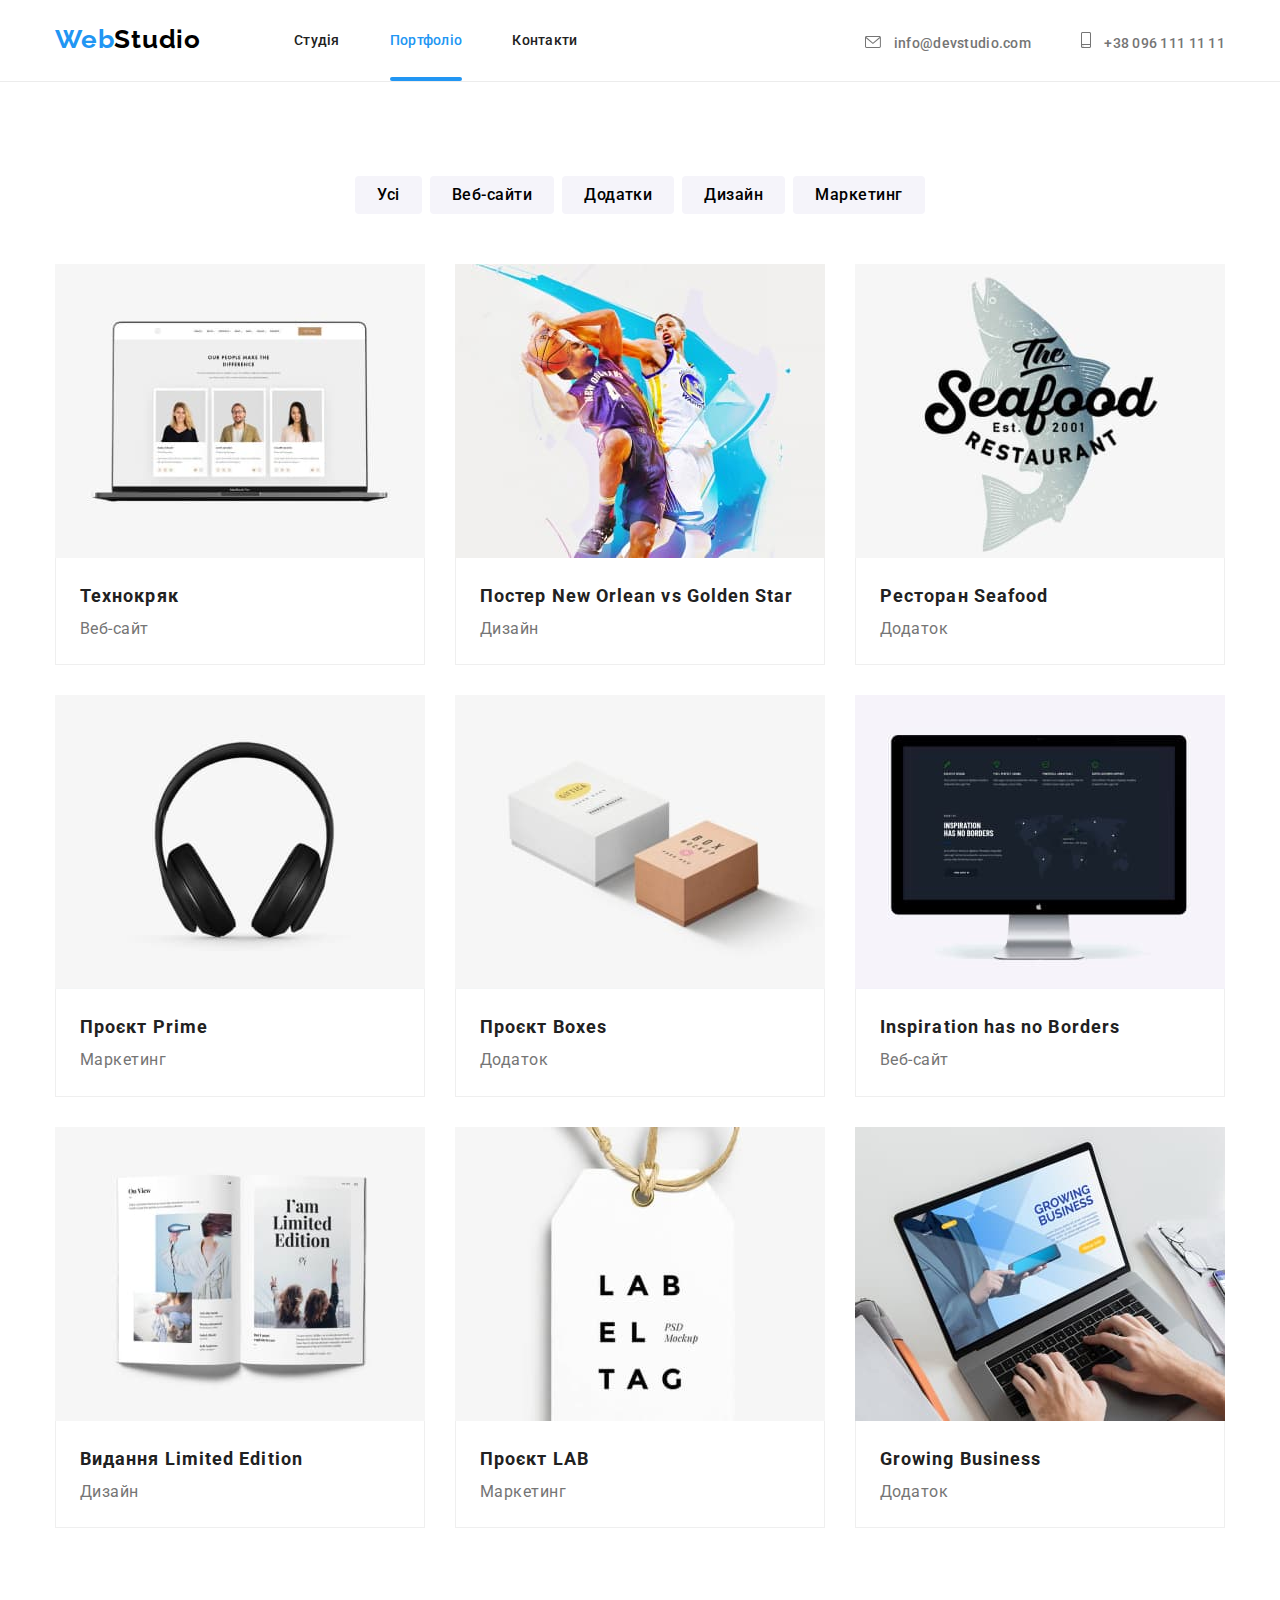
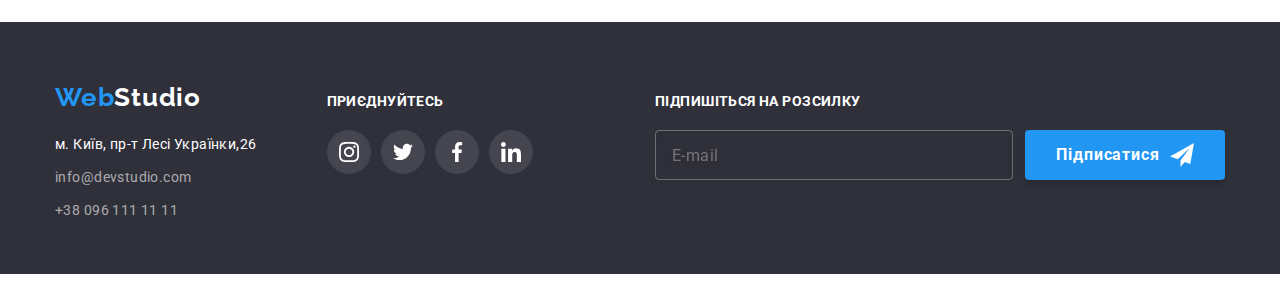
==== portfolio.html @ ffcf5035 "hm-08" ====
<!DOCTYPE html>
<html lang="uk">
<head>
    <meta charset="UTF-8">
    <meta http-equiv="X-UA-Compatible" content="IE=edge">
    <meta name="viewport" content="width=device-width, initial-scale=1.0">
    <title>WebStudio</title>
    <link rel="preconnect" href="https://fonts.googleapis.com"> 
    <link rel="preconnect" href="https://fonts.gstatic.com" crossorigin> 
    <link href="https://fonts.googleapis.com/css2?family=Raleway:wght@700&family=Roboto:wght@400;500;700;900&display=swap" rel="stylesheet">
    <link rel="stylesheet" href="https://cdnjs.cloudflare.com/ajax/libs/modern-normalize/1.1.0/modern-normalize.css">
    <!-- <link rel="stylesheet" href="css/styles.css"> -->
    <link rel="stylesheet" href="css/main.min.css"> 
</head>
<body>
    <header class="header">
        <div class="container header__container">
            <a class="header__logo link" href="./index.html">
                Web<span class="accent">Studio</span> 
            </a>
            <nav class="header__nav">
                <ul class="header__menu list">
                  <li class="header__menu-item"><a class="header__menu-link link " href="./index.html">Студія</a></li>
                  <li class="header__menu-item"><a class="header__menu-link link current" href="#">Портфоліо</a></li>
                  <li class="header__menu-item"><a class="header__menu-link link" href="#">Контакти</a></li>
                </ul>
            </nav>
            <ul class="header__contacts list">
                <li class="header__contacts-item">
                 <div class="header__contacts-icon">
                    <a class="header__contacts-mail link" href="mailto:info@devstudio.com">
                        <svg class="contacts-icons" aria-label="конверт" width="16px" height="12px">
                            <use href="./images/icons.svg#icon-envelope"></use>
                        </svg> 
                     info@devstudio.com
                    </a>
                 </div>
                </li>
                <li class="header__contacts-item">
                    <div class="header__contacts-icon">
                        <a class="header__contacts-tel link" href="tel:+380961111111">
                            <svg class="contacts-icons" aria-label="телефон" width="10px" height="16px">
                                <use href="./images/icons.svg#icon-smartphone"></use>
                            </svg>
                         +38 096 111 11 11
                        </a>
                    </div>
                </li>
            </ul>
        </div>
    </header>

    
    <main class="portfolio-main">
        <section class="portfolio-hero">
            <div class="container">
                <h1 class="visually-hidden">Фільтр</h1>
                <ul class="portfolio-hero__list list">
                    <li class="portfolio-hero__item"><button class="portfolio-hero__button" type="button">Усі</button></li>
                    <li class="portfolio-hero__item"><button class="portfolio-hero__button" type="button">Веб-сайти</button></li>
                    <li class="portfolio-hero__item"><button class="portfolio-hero__button" type="button">Додатки</button></li>
                    <li class="portfolio-hero__item"><button class="portfolio-hero__button" type="button">Дизайн</button></li>
                    <li class="portfolio-hero__item"><button class="portfolio-hero__button" type="button">Маркетинг</button></li>
                </ul>
            
                <ul class="portfolio-gallery__list list">
                    <li class="portfolio-gallery__item">
                        <div class="img-descr">
                            <img class="img-descr__img" src="images/portfolio1.jpg" alt="фото1" width="370"/>
                            <p class="img-descr__text">Ресурс пропонує комплексні пропозиції з різним рівнем функціоналу та сервісів. Все це дозволить відвідувачу отримати вичерпні відомості про компанію чи приватну особу.</p>
                        </div>
                        <div class="container-descr">
                            <h2 class="container-descr__head">Технокряк</h2>
                            <p class="container-descr__filter">Веб-сайт</p>
                        </div>
                    </li>
                    <li class="portfolio-gallery__item">
                        <div class="img-descr">
                            <img class="img-descr__img" src="images/portfolio2.jpg" alt="фото2" width="370"/>
                            <p class="img-descr__text">Ресурс пропонує комплексні пропозиції з різним рівнем функціоналу та сервісів. Все це дозволить відвідувачу отримати вичерпні відомості про компанію чи приватну особу.</p>
                        </div>
                        <div class="container-descr">
                            <h2 class="container-descr__head">Постер New Orlean vs Golden Star</h2>
                            <p class="container-descr__filter">Дизайн</p>
                        </div>
                    </li>
                    <li class="portfolio-gallery__item">
                        <div class="img-descr">
                            <img class="img-descr__img" src="images/portfolio3.jpg" alt="фото3" width="370"/>
                            <p class="img-descr__text">Ресурс пропонує комплексні пропозиції з різним рівнем функціоналу та сервісів. Все це дозволить відвідувачу отримати вичерпні відомості про компанію чи приватну особу.</p>
                        </div>
                        <div class="container-descr">
                            <h2 class="container-descr__head">Ресторан Seafood</h2>
                            <p class="container-descr__filter">Додаток</p>
                        </div>
                    </li>
                    <li class="portfolio-gallery__item">
                        <div class="img-descr">
                            <img class="img-descr__img" src="images/portfolio4.jpg" alt="фото4" width="370"/>
                            <p class="img-descr__text">Ресурс пропонує комплексні пропозиції з різним рівнем функціоналу та сервісів. Все це дозволить відвідувачу отримати вичерпні відомості про компанію чи приватну особу.</p>
                        </div>
                        <div class="container-descr">
                            <h2 class="container-descr__head">Проєкт Prime</h2>
                            <p class="container-descr__filter">Маркетинг</p>
                        </div>
                    </li>
                    <li class="portfolio-gallery__item">
                        <div class="img-descr">
                            <img class="img-descr__img" src="images/portfolio5.jpg" alt="фото5" width="370"/>
                            <p class="img-descr__text">Ресурс пропонує комплексні пропозиції з різним рівнем функціоналу та сервісів. Все це дозволить відвідувачу отримати вичерпні відомості про компанію чи приватну особу.</p>
                        </div>
                        <div class="container-descr">
                            <h2 class="container-descr__head">Проєкт Boxes</h2>
                            <p class="container-descr__filter">Додаток</p>
                        </div>
                    </li>
                    <li class="portfolio-gallery__item">
                        <div class="img-descr">
                            <img class="img-descr__img" src="images/portfolio6.jpg" alt="фото6" width="370"/>
                            <p class="img-descr__text">Ресурс пропонує комплексні пропозиції з різним рівнем функціоналу та сервісів. Все це дозволить відвідувачу отримати вичерпні відомості про компанію чи приватну особу.</p>
                        </div>
                        <div class="container-descr">
                            <h2 class="container-descr__head">Inspiration has no Borders</h2>
                            <p class="container-descr__filter">Веб-сайт</p>
                        </div>
                    </li>
                    <li class="portfolio-gallery__item">
                        <div class="img-descr">
                            <img class="img-descr__img" src="images/portfolio7.jpg" alt="фото7" width="370"/>
                            <p class="img-descr__text">Ресурс пропонує комплексні пропозиції з різним рівнем функціоналу та сервісів. Все це дозволить відвідувачу отримати вичерпні відомості про компанію чи приватну особу.</p>
                        </div>
                        <div class="container-descr">
                            <h2 class="container-descr__head">Видання Limited Edition</h2>
                            <p class="container-descr__filter">Дизайн</p>
                        </div>
                    </li>
                    <li class="portfolio-gallery__item">
                        <div class="img-descr">
                            <img class="img-descr__img" src="images/portfolio8.jpg" alt="фото8" width="370"/>
                            <p class="img-descr__text">Ресурс пропонує комплексні пропозиції з різним рівнем функціоналу та сервісів. Все це дозволить відвідувачу отримати вичерпні відомості про компанію чи приватну особу.</p>
                        </div>
                        <div class="container-descr">
                            <h2 class="container-descr__head">Проєкт LAB</h2>
                            <p class="container-descr__filter">Маркетинг</p>
                        </div>
                    </li>
                    <li class="portfolio-gallery__item">
                        <div class="img-descr">
                            <img class="img-descr__img" src="images/portfolio9.jpg" alt="фото9" width="370"/>
                            <p class="img-descr__text">Ресурс пропонує комплексні пропозиції з різним рівнем функціоналу та сервісів. Все це дозволить відвідувачу отримати вичерпні відомості про компанію чи приватну особу.</p>
                        </div>
                        <div class="container-descr">
                            <h2 class="container-descr__head">Growing Business</h2>
                            <p class="container-descr__filter">Додаток</p>
                        </div>
                    </li>
                </ul>
            </div>
        </section>
       
       

    </main>

    <footer class="footer">
        <div class="container footer__container">
            <div class="footer__contacts">
                <a class="footer__logo link" href="./index.html">
                    Web<span class="logo-footer-accent">Studio</span>
                </a>
                
                <address class="footer__adress">
                    <ul class="footer__list list">
                        <li class="footer__item"><a class="footer__map link" href="https://goo.gl/maps/fyVQW1wVVdpxyoAL6" target="_blank"  rel="noopener noreferrer" >м. Київ, пр-т Лесі Українки,26</a></li>
                        <li class="footer__item"><a class="footer__mail link" href="mailto:info@devstudio.com">info@devstudio.com</a></li>
                        <li class="footer__item"><a class="footer__tel link" href="tel:+380961111111">+38 096 111 11 11</a></li>
                    </ul>
                </address>
            </div>
            <div class="footer-social">
                <h3 class="footer-social__head">ПРИЄДНУЙТЕСЬ</h3>
                <ul class="social-list list">
                    <li  class="footer-social__item">
                        <a class="social-link link" href="https://www.instagram.com" aria-label="посилання на інстаграм">
                            <svg class="social-icon-footer" aria-label="інстаграм" width="20px" height="20px">
                                <use href="./images/icons.svg#icon-instagram"></use>
                            </svg>
                        </a>
                    </li>
                    <li class="footer-social__item">
                        <a class="social-link link" href="https://twitter.com" aria-label="посилання на твіттер">
                            <svg class="social-icon-footer" aria-label="твіттер" width="20px" height="20px">
                                <use href="./images/icons.svg#icon-twitter"></use>
                            </svg>
                        </a>
                    </li>
                    <li class="footer-social__item">
                        <a class="social-link link" href="https://www.facebook.com" aria-label="посилання на фейсбук">
                            <svg class="social-icon-footer" aria-label="фейсбук" width="20px" height="20px">
                                <use href="./images/icons.svg#icon-facebook"></use>
                            </svg>
                        </a>
                    </li>
                    <li class="footer-social__item">
                        <a class="social-link link" href="https://ua.linkedin.com" aria-label="посилання на лінкедін">
                            <svg class="social-icon-footer" aria-label="лінкедін" width="20px" height="20px">
                                <use href="./images/icons.svg#icon-linkedin"></use>
                            </svg>
                        </a>
                    </li>
               </ul>
            </div>
            <div class="footer-mail">
                <p class="footer-mail__paragraph">ПІДПИШІТЬСЯ НА РОЗСИЛКУ</p>
                <form class="form-subscribe">
                    <input class="form-subscribe__input" type="email" name="email" placeholder="E-mail">
                    <button class="form-subscribe__button" type="submit">Підписатися
                        <svg class="form-subscribe__icon" width="24" height="24">
                            <use href="./images/icons.svg#icon-icon-send"></use>
                        </svg>
                    </button>
                </form>

            </div>
        </div>
    </footer>
    

    
</body>
</html>
---- css/main.min.css ----
:root{--primary-font:"Roboto", sans-serif;--secondary-font:"Raleway", sans-serif;--primary-text-color:#212121;--secondary-text-color:#757575;--primary-text-color-theme-dark:#FFFFFF;--accent-color:#2196F3}.container{margin-left:auto;margin-right:auto;padding-left:15px;padding-right:15px}@media screen and (min-width: 480px){.container{max-width:480px}}@media screen and (min-width: 768px){.container{max-width:768px}}@media screen and (min-width: 1200px){.container{max-width:1200px}}.link{text-decoration:none}.list{list-style:none}img{display:block;max-width:100%;height:auto}button{font-family:inherit;cursor:pointer;padding:0;margin:0}ul{margin-top:0;margin-bottom:0;padding-left:0;-webkit-padding-start:0;padding-inline-start:0}h1,h2,h3,h4,h5,h6{margin:0}p{margin:0}address{font-style:normal}body{font-family:var(--primary-font);color:var(--primary-text-color)}.visually-hidden{position:absolute;white-space:nowrap;width:1px;height:1px;overflow:hidden;border:0;padding:0;clip:rect(0 0 0 0);-webkit-clip-path:inset(50%);clip-path:inset(50%);margin:-1px}.social-list{display:flex;gap:10px}.social-link{width:44px;height:44px;background-color:var(--primary-text-color-theme-dark);border-radius:50%;display:flex;align-items:center;justify-content:center;transition:background-color 250ms cubic-bezier(0.4, 0, 0.2, 1),box-shadow 250ms cubic-bezier(0.4, 0, 0.2, 1)}.social-link:hover,.social-link:focus{background-color:var(--accent-color);box-shadow:0px 4px 4px rgba(0,0,0,.25)}.social-link:hover:hover .social-icon,.social-link:hover:focus .social-icon,.social-link:focus:hover .social-icon,.social-link:focus:focus .social-icon{fill:var(--primary-text-color-theme-dark)}.social-icon{fill:#afb1b8}.portfolio-gallery__list{display:flex;gap:30px;flex-wrap:wrap;cursor:pointer}.portfolio-gallery__item{transition:box-shadow 250ms cubic-bezier(0.4, 0, 0.2, 1);width:calc((100% - 60px)/3)}.portfolio-gallery__item:hover{box-shadow:0px 4px 4px rgba(0,0,0,.25)}.portfolio-gallery__item:hover:hover .img-descr__text{transform:translateY(0)}.img-descr{position:relative;overflow:hidden}.img-descr__text{position:absolute;padding:40px;left:0;top:0;width:100%;height:100%;font-family:var(--primary-font);font-weight:400;font-size:18px;line-height:1.56;letter-spacing:.03em;color:var(--primary-text-color-theme-dark);background-color:rgba(33,150,243,.9);transform:translateY(100%);transition:transform 250ms cubic-bezier(0.4, 0, 0.2, 1)}.container-descr{padding:20px 24px;border:1px solid rgba(238,238,238,.9333333333);border-top:rgba(0,0,0,0)}.container-descr__head{font-weight:700;font-size:18px;line-height:2;letter-spacing:.06em}.container-descr__filter{font-size:16px;line-height:1.9;letter-spacing:.03em;color:var(--secondary-text-color)}.header-mobile{display:flex;justify-content:space-between;align-items:center;padding:16px 15px 15px 16px}@media screen and (min-width: 768px){.header-mobile{display:none}}.header-mobile__btn{width:40px;height:40px;background-color:var(--primary-text-color-theme-dark);border:none;top:10px;right:15px}.header-mobile__btn:focus,.header-mobile__btn:hover .mobile-open{fill:var(--accent-color)}.header-mobile__wrap{overflow:auto;display:flex;flex-direction:column;justify-content:space-between;max-width:100%;height:100vh;position:fixed;top:0;left:0;padding:48px 40px;background-color:var(--primary-text-color-theme-dark);transform:translateX(-100%);transition:transform cubic-bezier(0.4, 0, 0.2, 1),visibility 250ms cubic-bezier(0.4, 0, 0.2, 1)}.header-mobile__wrap.is-open{transform:translateX(0);overflow:auto}body.scroll-lock{overflow:hidden}.header-mobile__btn-close{width:40px;height:40px;background-color:var(--primary-text-color-theme-dark);border:none;position:absolute;top:10px;right:15px}.header-mobile__btn-close:focus,.header-mobile__btn-close:hover .mobile-close{fill:var(--accent-color)}.nav-mobile__list{display:flex;flex-direction:column;gap:32px}.nav-mobile__link{font-weight:500;font-size:40px;line-height:1.18;letter-spacing:.02em;color:var(--primary-text-color)}.nav-mobile__link:focus,.nav-mobile__link:hover{color:var(--accent-color)}.contacts-mobile{padding-top:302px;padding-bottom:64px}.contacts-mobile__list{display:flex;flex-direction:column;gap:32px}.contacts-mobile__link-tel{font-weight:500;font-size:34px;line-height:1.18;letter-spacing:.02em;color:var(--accent-color)}.contacts-mobile__link-mail{font-weight:500;font-size:24px;line-height:1.16;letter-spacing:.02em;color:var(--secondary-text-color)}.contacts-mobile__link-mail:focus,.contacts-mobile__link-mail:hover{color:var(--accent-color)}.soc-media-mobile__list{display:flex;gap:20px}.soc-media-mobile__item{border-left:1px solid rgba(33,33,33,.2);padding-left:10px}.soc-media-mobile__item:first-child{border-left:none}.soc-media-mobile__link{font-weight:500;font-size:18px;line-height:1.22;letter-spacing:.02em;color:#2196f3}.header{border-bottom:1px solid #ececec}.header__container{display:flex;justify-content:center;align-items:center}@media screen and (max-width: 767px){.header__container{display:none}}.header__logo{font-family:var(--secondary-font);font-weight:700;font-size:26px;line-height:1.2;letter-spacing:.03em;color:#2196f3;display:inline-block}@media screen and (max-width: 767px){.header__logo{padding:16px 15px 15px 16px;font-weight:700;font-size:24px;line-height:1.16;letter-spacing:.03em}}@media screen and (min-width: 1200px){.header__logo{padding-top:24px;padding-bottom:25px;margin-right:93px}}.accent{color:#000}.header__nav{padding-top:32px;padding-bottom:32px}.header__menu{display:flex;gap:50px;margin:0}.header__menu-item{font-size:14px}.header__menu-link{font-weight:500;font-size:14px;line-height:1.14;letter-spacing:.02em;padding:32px 0;color:var(--primary-text-color);position:relative;transition:color 250ms cubic-bezier(0.4, 0, 0.2, 1)}.header__menu-link:focus,.header__menu-link:hover{color:var(--accent-color)}.header__menu-link.current::after{content:"";height:4px;width:100%;background-color:var(--accent-color);display:block;border-radius:2px;position:absolute;bottom:-1px;left:0}.current{color:var(--accent-color)}.header__contacts{display:flex;gap:50px;margin-left:auto;align-items:baseline;height:80px}.header__contacts-item{font-size:14px}.header__contacts-icon{display:flex;justify-content:center;align-items:center;text-align:center;color:#757575;transition:color 250ms cubic-bezier(0.4, 0, 0.2, 1)}.header__contacts-icon:focus,.header__contacts-icon:hover{color:var(--accent-color)}.contacts-icons{fill:currentColor;margin-right:10px}.header__contacts-mail{font-weight:500;font-size:14px;line-height:1.14;letter-spacing:.02em;color:var(--secondary-text-color)}.header__contacts-mail:focus,.header__contacts-mail:hover{color:var(--accent-color)}.header__contacts-tel{font-weight:500;font-size:14px;line-height:1.14;letter-spacing:.02em;color:var(--secondary-text-color);transition:color 250ms cubic-bezier(0.4, 0, 0.2, 1)}.header__contacts-tel:focus,.header__contacts-tel:hover{color:var(--accent-color)}.header__contacts{padding-top:32px;padding-bottom:32px}.page-main{max-width:100%}.hero{background-image:linear-gradient(rgba(47, 48, 58, 0.4), rgba(47, 48, 58, 0.4)),url(../images/background.jpg);height:600px}@media screen and (max-width: 767px){.hero{padding:118px 0;height:400px;max-width:100%;background-size:cover}}@media screen and (min-width: 1200px){.hero{height:600px;padding:200px 0}}.hero__head{font-weight:900;font-size:44px;line-height:1.36;letter-spacing:.06em;margin:auto;width:696px;text-align:center;color:var(--primary-text-color-theme-dark);margin-bottom:30px}@media screen and (max-width: 767px){.hero__head{font-size:26px;line-height:1.62;text-align:center;letter-spacing:.06em;text-transform:uppercase;width:360px;color:var(--primary-text-color-theme-dark)}}.hero__button{font-weight:700;font-size:16px;line-height:1.88;letter-spacing:.06em;width:216px;height:50px;margin:auto;background-color:var(--accent-color);border-radius:4px;border:0;display:block;color:var(--primary-text-color-theme-dark);transition:background-color 250ms cubic-bezier(0.4, 0, 0.2, 1)}@media screen and (max-width: 767px){.hero__button{width:200px}}.hero__button:focus,.hero__button:hover{background-color:#188ce8}.advantages{padding-top:94px;padding-bottom:94px}@media screen and (max-width: 767px){.advantages{padding-top:60px;padding-bottom:60px}}.advantages__visually-hidden{position:absolute;white-space:nowrap;width:1px;height:1px;overflow:hidden;border:0;padding:0;clip:rect(0 0 0 0);-webkit-clip-path:inset(50%);clip-path:inset(50%);margin:-1px}.advantages__list{display:flex;gap:30px}@media screen and (max-width: 767px){.advantages__list{flex-direction:column}}@media screen and (max-width: 767px){.advantages__item{max-width:450px;padding-left:15px;padding-right:15px}}@media screen and (min-width: 1200px){.advantages__item{width:calc((100% - 90px)/4)}}.advantages__icon{background-color:#f5f4fa;height:120px;display:flex;justify-content:center;align-items:center;margin-bottom:30px}.advantages__item-title{font-weight:700;font-size:14px;line-height:1.14;letter-spacing:.03em;text-transform:uppercase}.advantages__item-paragraph{font-size:14px;line-height:1.71;letter-spacing:.03em;color:var(--secondary-text-color);margin-top:10px}.gallery{padding-bottom:94px}@media screen and (max-width: 767px){.gallery{display:none}}.gallery__head{font-weight:700;font-size:36px;line-height:1.16;text-align:center;letter-spacing:.03em;margin-bottom:50px}.gallery__list{display:flex;gap:30px}.gallery__item{position:relative;width:calc((100% - 60px)/3)}.gallery__paragraph{font-family:var(--primary-font);font-weight:700;font-size:14px;line-height:1.14;text-align:center;letter-spacing:.03em;text-transform:uppercase;color:var(--primary-text-color-theme-dark);background:rgba(47,48,58,.8);width:100%;height:70px;position:absolute;bottom:0;left:0;display:flex;align-items:center;justify-content:center}.team{background-color:#f5f4fa;padding-top:94px;padding-bottom:94px}@media screen and (max-width: 767px){.team{padding-top:60px;padding-bottom:60px}}.team__head{font-weight:700;font-size:36px;line-height:1.17;text-align:center;letter-spacing:.03em}@media screen and (max-width: 767px){.team__head{font-size:28px;margin-bottom:30px}}.team__list{display:flex;gap:30px}@media screen and (max-width: 767px){.team__list{flex-direction:column;padding-left:15px;padding-right:15px}}.item-block__item{background-color:var(--primary-text-color-theme-dark);box-shadow:0px 1px 3px rgba(0,0,0,.12),0px 1px 1px rgba(0,0,0,.14),0px 2px 1px rgba(0,0,0,.2);border-radius:0px 0px 4px 4px}@media screen and (max-width: 767px){.item-block__item{width:100%}}@media screen and (min-width: 1200px){.item-block__item{width:calc((100% - 90px)/4)}}.item-block__info{padding:30px 0;display:flex;align-items:center;flex-direction:column}.item-block__name{font-weight:500;font-size:16px;line-height:1.19;text-align:center;letter-spacing:.03em}.item-block__profession{font-size:16px;line-height:1.19;text-align:center;letter-spacing:.03em;color:var(--secondary-text-color);margin-top:10px}.social-list__item{margin-top:16px;display:flex;gap:10px}.clients{padding:94px 0}.clients__head{font-family:var(--primary-font);font-style:normal;font-size:36px;line-height:1.16;text-align:center;letter-spacing:.03em;color:var(--primary-text-color);margin-bottom:50px}.clients__list{display:flex;align-items:center;justify-content:center;gap:30px}.clients__item{width:calc((100% - 150px)/6)}.clients__link{width:170px;height:92px;border:1px solid #afb1b8;border-radius:4%;display:flex;align-items:center;justify-content:center;transition:border-color 250ms cubic-bezier(0.4, 0, 0.2, 1),color 250ms cubic-bezier(0.4, 0, 0.2, 1)}.clients__link:hover,.clients__link:focus .clients-icon{border-color:var(--accent-color);color:var(--accent-color)}.clients__link{color:#afb1b8}.clients-icon{fill:currentColor;margin:16px 32px}.clients__link{width:170px;height:92px}.footer{background-color:#2f303a}.footer__container{display:flex;align-items:baseline;height:252px}.footer__contacts{padding-top:60px;padding-bottom:60px}.footer__logo{font-family:var(--secondary-font);font-weight:700;font-size:26px;line-height:1.2;letter-spacing:.03em;color:var(--accent-color)}.logo-footer-accent{color:var(--primary-text-color-theme-dark)}.footer__item{margin-bottom:9px}.footer__list{padding-top:20px}.footer__map{font-style:normal;font-size:14px;line-height:1.71;letter-spacing:.03em;color:var(--primary-text-color-theme-dark);transition:color 250ms cubic-bezier(0.4, 0, 0.2, 1)}.footer__map:focus,.footer__map:hover{color:var(--accent-color)}.footer__mail{font-style:normal;font-size:14px;line-height:1.71;letter-spacing:.03em;color:rgba(255,255,255,.6);transition:color 250ms cubic-bezier(0.4, 0, 0.2, 1)}.footer__mail:focus,.footer__mail:hover{color:var(--accent-color)}.footer__tel{font-style:normal;font-size:14px;line-height:1.71;letter-spacing:.03em;color:rgba(255,255,255,.6);transition:color 250ms cubic-bezier(0.4, 0, 0.2, 1)}.footer__tel:focus,.footer__tel:hover{color:var(--accent-color)}.footer-social{padding-top:72px;padding-bottom:100px;margin-left:70px;display:block;align-items:baseline}.footer-social__head{font-family:var(--primary-font);font-style:normal;font-weight:700;font-size:14px;line-height:1.14;letter-spacing:.03em;text-transform:uppercase;color:var(--primary-text-color-theme-dark);margin-bottom:20px}.social-link{background-color:rgba(255,255,255,.1)}.social-icon-footer{fill:var(--primary-text-color-theme-dark)}.footer-mail{margin-left:auto;padding-top:72px;padding-bottom:94px}.footer-mail__paragraph{font-family:var(--primary-font);font-weight:700;font-size:14px;line-height:1.14;letter-spacing:.03em;text-transform:uppercase;color:var(--primary-text-color-theme-dark);margin-bottom:20px}.form-subscribe{display:flex;align-items:baseline}.form-subscribe__input{width:358px;height:50px;border:1px solid rgba(255,255,255,.3);filter:drop-shadow(0px 4px 4px rgba(0, 0, 0, 0.15));border-radius:4px;margin-right:12px;background-color:rgba(0,0,0,0);color:var(--primary-text-color-theme-dark);transition:fill 250ms cubic-bezier(0.4, 0, 0.2, 1),visibility 250ms cubic-bezier(0.4, 0, 0.2, 1)}.form-subscribe__input:hover,.form-subscribe__input:focus{border-color:var(--accent-color)}input,textarea{padding:15px 16px;font-family:var(--primary-font);font-weight:400;font-size:16px;line-height:1.25;letter-spacing:.03em;color:rgba(255,255,255,.6)}.form-subscribe__button{font-weight:700;font-size:16px;line-height:1.88;letter-spacing:.06em;width:200px;height:50px;margin:auto;background-color:var(--accent-color);border-radius:4px;border:0;color:var(--primary-text-color-theme-dark);box-shadow:0px 4px 4px rgba(0,0,0,.15);transition:background-color 250ms cubic-bezier(0.4, 0, 0.2, 1);display:flex;align-items:center;justify-content:center}.form-subscribe__button:focus,.form-subscribe__button:hover{background-color:#188ce8}.form-subscribe__icon{margin-left:10px}.backdrop{position:fixed;width:100%;height:100%;top:0;left:0;z-index:100;background-color:rgba(0,0,0,.2);transition:opacity 250ms cubic-bezier(0.4, 0, 0.2, 1),visibility 250ms cubic-bezier(0.4, 0, 0.2, 1)}.backdrop.is-hidden{visibility:hidden;opacity:0;pointer-events:none}.is-hidden{transform:scale(0) rotate(720deg);opacity:0;transition:all 1s}.modal{position:absolute;left:50%;top:50%;transform:translate(-50%, -50%);transition:all 500s;min-width:528px;min-height:581px;background-color:var(--primary-text-color-theme-dark);transition:transform 250ms cubic-bezier(0.4, 0, 0.2, 1);box-shadow:0px 1px 3px rgba(0,0,0,.12),0px 1px 1px rgba(0,0,0,.14),0px 2px 1px rgba(0,0,0,.2);border-radius:4px}.modal__title{margin-top:40px;margin-left:41px;width:448px;font-family:var(--primary-font);font-weight:700;font-size:20px;line-height:1.15;text-align:center;letter-spacing:.03em;color:var(--primary-text-color);margin-bottom:12px}.modal__button-close{position:absolute;width:30px;height:30px;right:8px;top:8px;border-radius:50%;background-color:var(--primary-text-color-theme-dark);border:1px solid rgba(0,0,0,.1019607843);display:flex;align-items:center;justify-content:center}.modal__button-close:hover .icon-close,.modal__button-close:focus .icon-close{fill:var(--accent-color)}.icon-close{fill:#000;transition:fill 250ms cubic-bezier(0.4, 0, 0.2, 1),visibility 250ms cubic-bezier(0.4, 0, 0.2, 1)}.modal-forms{padding-left:40px;padding-right:40px}.modal-forms__label{display:flex;flex-direction:column;margin-bottom:4px;font-family:var(--primary-font);font-weight:400;font-size:12px;line-height:1.16;letter-spacing:.01em;color:var(--secondary-text-color)}.modal-forms__input,.modal-textarea{width:100%;border:1px solid rgba(33,33,33,.2);border-radius:4px;height:40px}.modal-forms__input{padding:11px 12px 11px 42px;cursor:pointer;color:#000}.modal-forms__input:hover,.modal-forms__input .modal-textarea:hover,.modal-forms__input:focus,.modal-forms__input .modal-textarea:focus{border-color:var(--accent-color)}.modal-forms__svg{position:relative;margin-bottom:10px}.modal-icon{position:absolute;top:50%;transform:translateY(-50%);left:12px;transition:fill 250ms cubic-bezier(0.4, 0, 0.2, 1),visibility 250ms cubic-bezier(0.4, 0, 0.2, 1);pointer-events:none}.modal-forms__input:hover+.modal-icon,.modal-forms__input:focus+.modal-icon{fill:var(--accent-color)}.modal-textarea{padding:12px 16px;height:120px;color:#000;resize:none}.modal-textarea::-moz-placeholder{font-size:12px;line-height:1.17;letter-spacing:.01em;color:rgba(117,117,117,.5)}.modal-textarea:-ms-input-placeholder{font-size:12px;line-height:1.17;letter-spacing:.01em;color:rgba(117,117,117,.5)}.modal-textarea::placeholder{font-size:12px;line-height:1.17;letter-spacing:.01em;color:rgba(117,117,117,.5)}.form-box{margin-bottom:20px}.form-checked{margin-bottom:30px;display:flex;align-items:center}.form-checked__label{display:flex;align-items:center;font-family:var(--primary-font);font-weight:400;font-size:14px;line-height:1.71;letter-spacing:.03em;color:#757575}.modal-checked__vector{display:flex;align-items:center;justify-content:center;width:16px;height:15px;margin-right:8px;margin-left:12px;border:2px solid var(--primary-text-color);border-radius:3px}.modal-checked:checked+.modal-checked__vector .modal-checked__icon{opacity:1}.modal-checked:checked+.modal-checked__vector{background-color:var(--accent-color);border-color:rgba(0,0,0,0)}.modal-checked__icon{fill:var(--primary-text-color-theme-dark);opacity:0}.form-checked__checkbox-link{text-decoration:none;color:var(--accent-color);font-family:var(--primary-font);font-weight:400;font-size:14px;letter-spacing:.03em;margin-left:5px;border-bottom:1px solid}.modal-btn{display:block;font-weight:700;font-size:16px;line-height:1.88;letter-spacing:.06em;width:200px;height:50px;margin:auto;background-color:var(--accent-color);border-radius:4px;border:0;color:var(--primary-text-color-theme-dark);box-shadow:0px 4px 4px rgba(0,0,0,.15);transition:background-color 250ms cubic-bezier(0.4, 0, 0.2, 1)}.modal-btn:focus,.modal-btn:hover{background-color:#188ce8}.portfolio-hero{padding:94px 0}.portfolio-hero__list{display:flex;gap:8px;margin-bottom:50px;justify-content:center}.portfolio-hero__button{font-weight:500;font-size:16px;line-height:1.62;text-align:center;letter-spacing:.03em;height:38px;background:#f5f4fa;border-radius:4px;border:none;padding:6px 22px;transition:background-color 250ms cubic-bezier(0.4, 0, 0.2, 1),color 250ms cubic-bezier(0.4, 0, 0.2, 1),box-shadow 250ms cubic-bezier(0.4, 0, 0.2, 1)}.portfolio-hero__button:focus,.portfolio-hero__button:hover{background-color:var(--accent-color);color:var(--primary-text-color-theme-dark);box-shadow:0px 3px 1px rgba(0,0,0,.1)}/*# sourceMappingURL=main.min.css.map */
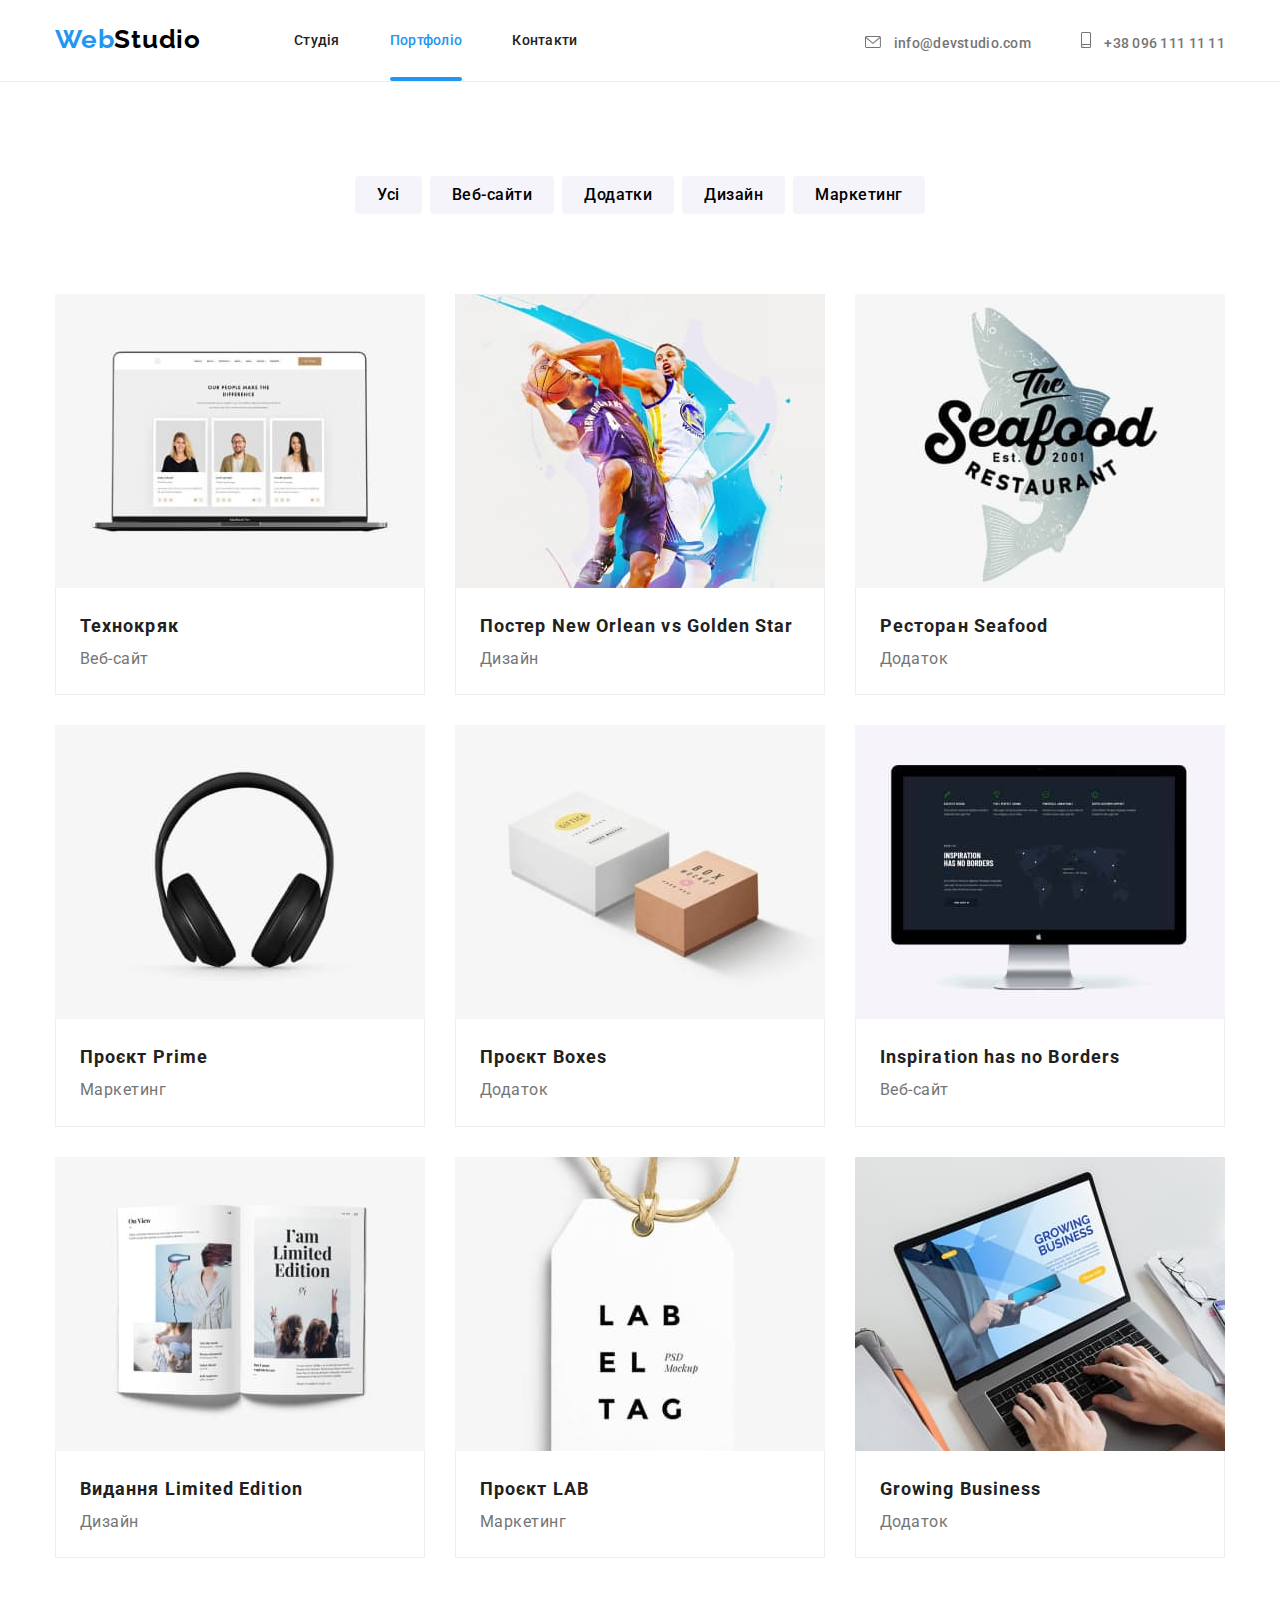
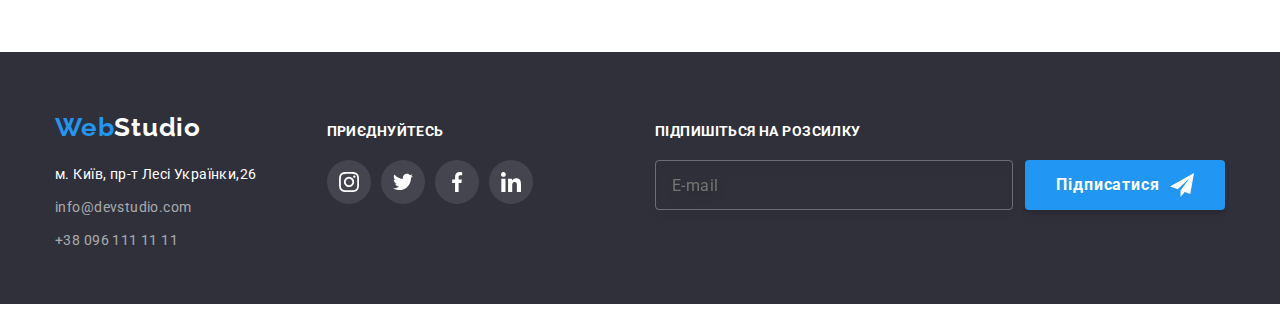
==== commit b209411d: "hm-08.fix" ====
--- a/portfolio.html
+++ b/portfolio.html
@@ -14,6 +14,52 @@
 </head>
 <body>
     <header class="header">
+        <div class="header-mobile">
+            <a class="header__logo link" href="./index.html">
+                Web<span class="accent">Studio</span> 
+            </a>
+            <button class="header-mobile__btn js-open-menu" type="button">
+                <svg class="mobile-open" width="25" height="25">
+                    <use href="./images/icons.svg#icon-menu_40px"></use>
+                </svg>
+            </button>
+       
+            <div class="header-mobile__wrap js-menu-container">
+                <button class="header-mobile__btn-close js-close-menu" type="button">
+                    <svg class="mobile-close" width="19" height="19">
+                        <use href="./images/icons.svg#icon-close_40px"></use>
+                    </svg>
+                </button>
+                <nav class="nav-mobile">
+                    <ul class="nav-mobile__list list">
+                        <li class="nav-mobile__item"><a class="nav-mobile__link link" href="./index.html">Студія</a></li>
+                        <li class="nav-mobile__item"><a class="nav-mobile__link link current" href="#">Портфоліо</a></li>
+                        <li class="nav-mobile__item"><a class="nav-mobile__link link" href="#">Контакти</a></li>
+                    </ul>
+                </nav>
+                <div class="contacts-mobile">
+                   <ul class="contacts-mobile__list list">
+                    <li class="contacts-mobile__item">
+                        <a class="contacts-mobile__link-tel link" href="tel:+380961111111">+38 096 111 11 11</a>
+                    </li>
+                    <li class="contacts-mobile__item">
+                        <a class="contacts-mobile__link-mail link" href="mailto:info@devstudio.com">info@devstudio.com</a>    
+                    </li>
+                   </ul>
+                    
+                </div>
+                <div class="soc-media-mobile">
+                    <ul class="soc-media-mobile__list list">
+                        <li class="soc-media-mobile__item"><a class="soc-media-mobile__link link" href="https://www.instagram.com" aria-label="посилання на інстаграм">Instagram</a></li>
+                        <li class="soc-media-mobile__item after"><a class="soc-media-mobile__link link" href="https://twitter.com" aria-label="посилання на твіттер">Twitter</a></li>
+                        <li class="soc-media-mobile__item after"><a class="soc-media-mobile__link link" href="https://www.facebook.com" aria-label="посилання на фейсбук">Facebook</a></li>
+                        <li class="soc-media-mobile__item after"><a class="soc-media-mobile__link link" href="https://ua.linkedin.com" aria-label="посилання на лінкедін">LinkedIn</a></li>
+                    </ul>
+                </div>
+            </div>
+
+
+        </div>
         <div class="container header__container">
             <a class="header__logo link" href="./index.html">
                 Web<span class="accent">Studio</span> 
@@ -164,51 +210,53 @@
 
     <footer class="footer">
         <div class="container footer__container">
-            <div class="footer__contacts">
-                <a class="footer__logo link" href="./index.html">
-                    Web<span class="logo-footer-accent">Studio</span>
-                </a>
-                
-                <address class="footer__adress">
-                    <ul class="footer__list list">
-                        <li class="footer__item"><a class="footer__map link" href="https://goo.gl/maps/fyVQW1wVVdpxyoAL6" target="_blank"  rel="noopener noreferrer" >м. Київ, пр-т Лесі Українки,26</a></li>
-                        <li class="footer__item"><a class="footer__mail link" href="mailto:info@devstudio.com">info@devstudio.com</a></li>
-                        <li class="footer__item"><a class="footer__tel link" href="tel:+380961111111">+38 096 111 11 11</a></li>
-                    </ul>
-                </address>
-            </div>
-            <div class="footer-social">
-                <h3 class="footer-social__head">ПРИЄДНУЙТЕСЬ</h3>
-                <ul class="social-list list">
-                    <li  class="footer-social__item">
-                        <a class="social-link link" href="https://www.instagram.com" aria-label="посилання на інстаграм">
-                            <svg class="social-icon-footer" aria-label="інстаграм" width="20px" height="20px">
-                                <use href="./images/icons.svg#icon-instagram"></use>
-                            </svg>
-                        </a>
-                    </li>
-                    <li class="footer-social__item">
-                        <a class="social-link link" href="https://twitter.com" aria-label="посилання на твіттер">
-                            <svg class="social-icon-footer" aria-label="твіттер" width="20px" height="20px">
-                                <use href="./images/icons.svg#icon-twitter"></use>
-                            </svg>
-                        </a>
-                    </li>
-                    <li class="footer-social__item">
-                        <a class="social-link link" href="https://www.facebook.com" aria-label="посилання на фейсбук">
-                            <svg class="social-icon-footer" aria-label="фейсбук" width="20px" height="20px">
-                                <use href="./images/icons.svg#icon-facebook"></use>
-                            </svg>
-                        </a>
-                    </li>
-                    <li class="footer-social__item">
-                        <a class="social-link link" href="https://ua.linkedin.com" aria-label="посилання на лінкедін">
-                            <svg class="social-icon-footer" aria-label="лінкедін" width="20px" height="20px">
-                                <use href="./images/icons.svg#icon-linkedin"></use>
-                            </svg>
-                        </a>
-                    </li>
-               </ul>
+            <div class="footer__tablet">
+                <div class="footer__contacts">
+                    <a class="footer__logo link" href="./index.html">
+                        Web<span class="logo-footer-accent">Studio</span>
+                    </a>
+                    
+                    <address class="footer__adress">
+                        <ul class="footer__list list">
+                            <li class="footer__item"><a class="footer__map link" href="https://goo.gl/maps/fyVQW1wVVdpxyoAL6" target="_blank"  rel="noopener noreferrer" >м. Київ, пр-т Лесі Українки,26</a></li>
+                            <li class="footer__item"><a class="footer__mail link" href="mailto:info@devstudio.com">info@devstudio.com</a></li>
+                            <li class="footer__item"><a class="footer__tel link" href="tel:+380961111111">+38 096 111 11 11</a></li>
+                        </ul>
+                    </address>
+                </div>
+                <div class="footer-social">
+                    <h3 class="footer-social__head">ПРИЄДНУЙТЕСЬ</h3>
+                    <ul class="social-list list">
+                        <li  class="footer-social__item">
+                            <a class="social-link link" href="https://www.instagram.com" aria-label="посилання на інстаграм">
+                                <svg class="social-icon-footer" aria-label="інстаграм" width="20px" height="20px">
+                                    <use href="./images/icons.svg#icon-instagram"></use>
+                                </svg>
+                            </a>
+                        </li>
+                        <li class="footer-social__item">
+                            <a class="social-link link" href="https://twitter.com" aria-label="посилання на твіттер">
+                                <svg class="social-icon-footer" aria-label="твіттер" width="20px" height="20px">
+                                    <use href="./images/icons.svg#icon-twitter"></use>
+                                </svg>
+                            </a>
+                        </li>
+                        <li class="footer-social__item">
+                            <a class="social-link link" href="https://www.facebook.com" aria-label="посилання на фейсбук">
+                                <svg class="social-icon-footer" aria-label="фейсбук" width="20px" height="20px">
+                                    <use href="./images/icons.svg#icon-facebook"></use>
+                                </svg>
+                            </a>
+                        </li>
+                        <li class="footer-social__item">
+                            <a class="social-link link" href="https://ua.linkedin.com" aria-label="посилання на лінкедін">
+                                <svg class="social-icon-footer" aria-label="лінкедін" width="20px" height="20px">
+                                    <use href="./images/icons.svg#icon-linkedin"></use>
+                                </svg>
+                            </a>
+                        </li>
+                   </ul>
+                </div>
             </div>
             <div class="footer-mail">
                 <p class="footer-mail__paragraph">ПІДПИШІТЬСЯ НА РОЗСИЛКУ</p>
@@ -226,6 +274,6 @@
     </footer>
     
 
-    
+    <script src="./js/mobile-menu.js"></script>
 </body>
 </html>--- a/css/main.min.css
+++ b/css/main.min.css
@@ -1 +1 @@
-:root{--primary-font:"Roboto", sans-serif;--secondary-font:"Raleway", sans-serif;--primary-text-color:#212121;--secondary-text-color:#757575;--primary-text-color-theme-dark:#FFFFFF;--accent-color:#2196F3}.container{margin-left:auto;margin-right:auto;padding-left:15px;padding-right:15px}@media screen and (min-width: 480px){.container{max-width:480px}}@media screen and (min-width: 768px){.container{max-width:768px}}@media screen and (min-width: 1200px){.container{max-width:1200px}}.link{text-decoration:none}.list{list-style:none}img{display:block;max-width:100%;height:auto}button{font-family:inherit;cursor:pointer;padding:0;margin:0}ul{margin-top:0;margin-bottom:0;padding-left:0;-webkit-padding-start:0;padding-inline-start:0}h1,h2,h3,h4,h5,h6{margin:0}p{margin:0}address{font-style:normal}body{font-family:var(--primary-font);color:var(--primary-text-color)}.visually-hidden{position:absolute;white-space:nowrap;width:1px;height:1px;overflow:hidden;border:0;padding:0;clip:rect(0 0 0 0);-webkit-clip-path:inset(50%);clip-path:inset(50%);margin:-1px}.social-list{display:flex;gap:10px}.social-link{width:44px;height:44px;background-color:var(--primary-text-color-theme-dark);border-radius:50%;display:flex;align-items:center;justify-content:center;transition:background-color 250ms cubic-bezier(0.4, 0, 0.2, 1),box-shadow 250ms cubic-bezier(0.4, 0, 0.2, 1)}.social-link:hover,.social-link:focus{background-color:var(--accent-color);box-shadow:0px 4px 4px rgba(0,0,0,.25)}.social-link:hover:hover .social-icon,.social-link:hover:focus .social-icon,.social-link:focus:hover .social-icon,.social-link:focus:focus .social-icon{fill:var(--primary-text-color-theme-dark)}.social-icon{fill:#afb1b8}.portfolio-gallery__list{display:flex;gap:30px;flex-wrap:wrap;cursor:pointer}.portfolio-gallery__item{transition:box-shadow 250ms cubic-bezier(0.4, 0, 0.2, 1);width:calc((100% - 60px)/3)}.portfolio-gallery__item:hover{box-shadow:0px 4px 4px rgba(0,0,0,.25)}.portfolio-gallery__item:hover:hover .img-descr__text{transform:translateY(0)}.img-descr{position:relative;overflow:hidden}.img-descr__text{position:absolute;padding:40px;left:0;top:0;width:100%;height:100%;font-family:var(--primary-font);font-weight:400;font-size:18px;line-height:1.56;letter-spacing:.03em;color:var(--primary-text-color-theme-dark);background-color:rgba(33,150,243,.9);transform:translateY(100%);transition:transform 250ms cubic-bezier(0.4, 0, 0.2, 1)}.container-descr{padding:20px 24px;border:1px solid rgba(238,238,238,.9333333333);border-top:rgba(0,0,0,0)}.container-descr__head{font-weight:700;font-size:18px;line-height:2;letter-spacing:.06em}.container-descr__filter{font-size:16px;line-height:1.9;letter-spacing:.03em;color:var(--secondary-text-color)}.header-mobile{display:flex;justify-content:space-between;align-items:center;padding:16px 15px 15px 16px}@media screen and (min-width: 768px){.header-mobile{display:none}}.header-mobile__btn{width:40px;height:40px;background-color:var(--primary-text-color-theme-dark);border:none;top:10px;right:15px}.header-mobile__btn:focus,.header-mobile__btn:hover .mobile-open{fill:var(--accent-color)}.header-mobile__wrap{overflow:auto;display:flex;flex-direction:column;justify-content:space-between;max-width:100%;height:100vh;position:fixed;top:0;left:0;padding:48px 40px;background-color:var(--primary-text-color-theme-dark);transform:translateX(-100%);transition:transform cubic-bezier(0.4, 0, 0.2, 1),visibility 250ms cubic-bezier(0.4, 0, 0.2, 1)}.header-mobile__wrap.is-open{transform:translateX(0);overflow:auto}body.scroll-lock{overflow:hidden}.header-mobile__btn-close{width:40px;height:40px;background-color:var(--primary-text-color-theme-dark);border:none;position:absolute;top:10px;right:15px}.header-mobile__btn-close:focus,.header-mobile__btn-close:hover .mobile-close{fill:var(--accent-color)}.nav-mobile__list{display:flex;flex-direction:column;gap:32px}.nav-mobile__link{font-weight:500;font-size:40px;line-height:1.18;letter-spacing:.02em;color:var(--primary-text-color)}.nav-mobile__link:focus,.nav-mobile__link:hover{color:var(--accent-color)}.contacts-mobile{padding-top:302px;padding-bottom:64px}.contacts-mobile__list{display:flex;flex-direction:column;gap:32px}.contacts-mobile__link-tel{font-weight:500;font-size:34px;line-height:1.18;letter-spacing:.02em;color:var(--accent-color)}.contacts-mobile__link-mail{font-weight:500;font-size:24px;line-height:1.16;letter-spacing:.02em;color:var(--secondary-text-color)}.contacts-mobile__link-mail:focus,.contacts-mobile__link-mail:hover{color:var(--accent-color)}.soc-media-mobile__list{display:flex;gap:20px}.soc-media-mobile__item{border-left:1px solid rgba(33,33,33,.2);padding-left:10px}.soc-media-mobile__item:first-child{border-left:none}.soc-media-mobile__link{font-weight:500;font-size:18px;line-height:1.22;letter-spacing:.02em;color:#2196f3}.header{border-bottom:1px solid #ececec}.header__container{display:flex;justify-content:center;align-items:center}@media screen and (max-width: 767px){.header__container{display:none}}.header__logo{font-family:var(--secondary-font);font-weight:700;font-size:26px;line-height:1.2;letter-spacing:.03em;color:#2196f3;display:inline-block}@media screen and (max-width: 767px){.header__logo{padding:16px 15px 15px 16px;font-weight:700;font-size:24px;line-height:1.16;letter-spacing:.03em}}@media screen and (min-width: 1200px){.header__logo{padding-top:24px;padding-bottom:25px;margin-right:93px}}.accent{color:#000}.header__nav{padding-top:32px;padding-bottom:32px}.header__menu{display:flex;gap:50px;margin:0}.header__menu-item{font-size:14px}.header__menu-link{font-weight:500;font-size:14px;line-height:1.14;letter-spacing:.02em;padding:32px 0;color:var(--primary-text-color);position:relative;transition:color 250ms cubic-bezier(0.4, 0, 0.2, 1)}.header__menu-link:focus,.header__menu-link:hover{color:var(--accent-color)}.header__menu-link.current::after{content:"";height:4px;width:100%;background-color:var(--accent-color);display:block;border-radius:2px;position:absolute;bottom:-1px;left:0}.current{color:var(--accent-color)}.header__contacts{display:flex;gap:50px;margin-left:auto;align-items:baseline;height:80px}.header__contacts-item{font-size:14px}.header__contacts-icon{display:flex;justify-content:center;align-items:center;text-align:center;color:#757575;transition:color 250ms cubic-bezier(0.4, 0, 0.2, 1)}.header__contacts-icon:focus,.header__contacts-icon:hover{color:var(--accent-color)}.contacts-icons{fill:currentColor;margin-right:10px}.header__contacts-mail{font-weight:500;font-size:14px;line-height:1.14;letter-spacing:.02em;color:var(--secondary-text-color)}.header__contacts-mail:focus,.header__contacts-mail:hover{color:var(--accent-color)}.header__contacts-tel{font-weight:500;font-size:14px;line-height:1.14;letter-spacing:.02em;color:var(--secondary-text-color);transition:color 250ms cubic-bezier(0.4, 0, 0.2, 1)}.header__contacts-tel:focus,.header__contacts-tel:hover{color:var(--accent-color)}.header__contacts{padding-top:32px;padding-bottom:32px}.page-main{max-width:100%}.hero{background-image:linear-gradient(rgba(47, 48, 58, 0.4), rgba(47, 48, 58, 0.4)),url(../images/background.jpg);height:600px}@media screen and (max-width: 767px){.hero{padding:118px 0;height:400px;max-width:100%;background-size:cover}}@media screen and (min-width: 1200px){.hero{height:600px;padding:200px 0}}.hero__head{font-weight:900;font-size:44px;line-height:1.36;letter-spacing:.06em;margin:auto;width:696px;text-align:center;color:var(--primary-text-color-theme-dark);margin-bottom:30px}@media screen and (max-width: 767px){.hero__head{font-size:26px;line-height:1.62;text-align:center;letter-spacing:.06em;text-transform:uppercase;width:360px;color:var(--primary-text-color-theme-dark)}}.hero__button{font-weight:700;font-size:16px;line-height:1.88;letter-spacing:.06em;width:216px;height:50px;margin:auto;background-color:var(--accent-color);border-radius:4px;border:0;display:block;color:var(--primary-text-color-theme-dark);transition:background-color 250ms cubic-bezier(0.4, 0, 0.2, 1)}@media screen and (max-width: 767px){.hero__button{width:200px}}.hero__button:focus,.hero__button:hover{background-color:#188ce8}.advantages{padding-top:94px;padding-bottom:94px}@media screen and (max-width: 767px){.advantages{padding-top:60px;padding-bottom:60px}}.advantages__visually-hidden{position:absolute;white-space:nowrap;width:1px;height:1px;overflow:hidden;border:0;padding:0;clip:rect(0 0 0 0);-webkit-clip-path:inset(50%);clip-path:inset(50%);margin:-1px}.advantages__list{display:flex;gap:30px}@media screen and (max-width: 767px){.advantages__list{flex-direction:column}}@media screen and (max-width: 767px){.advantages__item{max-width:450px;padding-left:15px;padding-right:15px}}@media screen and (min-width: 1200px){.advantages__item{width:calc((100% - 90px)/4)}}.advantages__icon{background-color:#f5f4fa;height:120px;display:flex;justify-content:center;align-items:center;margin-bottom:30px}.advantages__item-title{font-weight:700;font-size:14px;line-height:1.14;letter-spacing:.03em;text-transform:uppercase}.advantages__item-paragraph{font-size:14px;line-height:1.71;letter-spacing:.03em;color:var(--secondary-text-color);margin-top:10px}.gallery{padding-bottom:94px}@media screen and (max-width: 767px){.gallery{display:none}}.gallery__head{font-weight:700;font-size:36px;line-height:1.16;text-align:center;letter-spacing:.03em;margin-bottom:50px}.gallery__list{display:flex;gap:30px}.gallery__item{position:relative;width:calc((100% - 60px)/3)}.gallery__paragraph{font-family:var(--primary-font);font-weight:700;font-size:14px;line-height:1.14;text-align:center;letter-spacing:.03em;text-transform:uppercase;color:var(--primary-text-color-theme-dark);background:rgba(47,48,58,.8);width:100%;height:70px;position:absolute;bottom:0;left:0;display:flex;align-items:center;justify-content:center}.team{background-color:#f5f4fa;padding-top:94px;padding-bottom:94px}@media screen and (max-width: 767px){.team{padding-top:60px;padding-bottom:60px}}.team__head{font-weight:700;font-size:36px;line-height:1.17;text-align:center;letter-spacing:.03em}@media screen and (max-width: 767px){.team__head{font-size:28px;margin-bottom:30px}}.team__list{display:flex;gap:30px}@media screen and (max-width: 767px){.team__list{flex-direction:column;padding-left:15px;padding-right:15px}}.item-block__item{background-color:var(--primary-text-color-theme-dark);box-shadow:0px 1px 3px rgba(0,0,0,.12),0px 1px 1px rgba(0,0,0,.14),0px 2px 1px rgba(0,0,0,.2);border-radius:0px 0px 4px 4px}@media screen and (max-width: 767px){.item-block__item{width:100%}}@media screen and (min-width: 1200px){.item-block__item{width:calc((100% - 90px)/4)}}.item-block__info{padding:30px 0;display:flex;align-items:center;flex-direction:column}.item-block__name{font-weight:500;font-size:16px;line-height:1.19;text-align:center;letter-spacing:.03em}.item-block__profession{font-size:16px;line-height:1.19;text-align:center;letter-spacing:.03em;color:var(--secondary-text-color);margin-top:10px}.social-list__item{margin-top:16px;display:flex;gap:10px}.clients{padding:94px 0}.clients__head{font-family:var(--primary-font);font-style:normal;font-size:36px;line-height:1.16;text-align:center;letter-spacing:.03em;color:var(--primary-text-color);margin-bottom:50px}.clients__list{display:flex;align-items:center;justify-content:center;gap:30px}.clients__item{width:calc((100% - 150px)/6)}.clients__link{width:170px;height:92px;border:1px solid #afb1b8;border-radius:4%;display:flex;align-items:center;justify-content:center;transition:border-color 250ms cubic-bezier(0.4, 0, 0.2, 1),color 250ms cubic-bezier(0.4, 0, 0.2, 1)}.clients__link:hover,.clients__link:focus .clients-icon{border-color:var(--accent-color);color:var(--accent-color)}.clients__link{color:#afb1b8}.clients-icon{fill:currentColor;margin:16px 32px}.clients__link{width:170px;height:92px}.footer{background-color:#2f303a}.footer__container{display:flex;align-items:baseline;height:252px}.footer__contacts{padding-top:60px;padding-bottom:60px}.footer__logo{font-family:var(--secondary-font);font-weight:700;font-size:26px;line-height:1.2;letter-spacing:.03em;color:var(--accent-color)}.logo-footer-accent{color:var(--primary-text-color-theme-dark)}.footer__item{margin-bottom:9px}.footer__list{padding-top:20px}.footer__map{font-style:normal;font-size:14px;line-height:1.71;letter-spacing:.03em;color:var(--primary-text-color-theme-dark);transition:color 250ms cubic-bezier(0.4, 0, 0.2, 1)}.footer__map:focus,.footer__map:hover{color:var(--accent-color)}.footer__mail{font-style:normal;font-size:14px;line-height:1.71;letter-spacing:.03em;color:rgba(255,255,255,.6);transition:color 250ms cubic-bezier(0.4, 0, 0.2, 1)}.footer__mail:focus,.footer__mail:hover{color:var(--accent-color)}.footer__tel{font-style:normal;font-size:14px;line-height:1.71;letter-spacing:.03em;color:rgba(255,255,255,.6);transition:color 250ms cubic-bezier(0.4, 0, 0.2, 1)}.footer__tel:focus,.footer__tel:hover{color:var(--accent-color)}.footer-social{padding-top:72px;padding-bottom:100px;margin-left:70px;display:block;align-items:baseline}.footer-social__head{font-family:var(--primary-font);font-style:normal;font-weight:700;font-size:14px;line-height:1.14;letter-spacing:.03em;text-transform:uppercase;color:var(--primary-text-color-theme-dark);margin-bottom:20px}.social-link{background-color:rgba(255,255,255,.1)}.social-icon-footer{fill:var(--primary-text-color-theme-dark)}.footer-mail{margin-left:auto;padding-top:72px;padding-bottom:94px}.footer-mail__paragraph{font-family:var(--primary-font);font-weight:700;font-size:14px;line-height:1.14;letter-spacing:.03em;text-transform:uppercase;color:var(--primary-text-color-theme-dark);margin-bottom:20px}.form-subscribe{display:flex;align-items:baseline}.form-subscribe__input{width:358px;height:50px;border:1px solid rgba(255,255,255,.3);filter:drop-shadow(0px 4px 4px rgba(0, 0, 0, 0.15));border-radius:4px;margin-right:12px;background-color:rgba(0,0,0,0);color:var(--primary-text-color-theme-dark);transition:fill 250ms cubic-bezier(0.4, 0, 0.2, 1),visibility 250ms cubic-bezier(0.4, 0, 0.2, 1)}.form-subscribe__input:hover,.form-subscribe__input:focus{border-color:var(--accent-color)}input,textarea{padding:15px 16px;font-family:var(--primary-font);font-weight:400;font-size:16px;line-height:1.25;letter-spacing:.03em;color:rgba(255,255,255,.6)}.form-subscribe__button{font-weight:700;font-size:16px;line-height:1.88;letter-spacing:.06em;width:200px;height:50px;margin:auto;background-color:var(--accent-color);border-radius:4px;border:0;color:var(--primary-text-color-theme-dark);box-shadow:0px 4px 4px rgba(0,0,0,.15);transition:background-color 250ms cubic-bezier(0.4, 0, 0.2, 1);display:flex;align-items:center;justify-content:center}.form-subscribe__button:focus,.form-subscribe__button:hover{background-color:#188ce8}.form-subscribe__icon{margin-left:10px}.backdrop{position:fixed;width:100%;height:100%;top:0;left:0;z-index:100;background-color:rgba(0,0,0,.2);transition:opacity 250ms cubic-bezier(0.4, 0, 0.2, 1),visibility 250ms cubic-bezier(0.4, 0, 0.2, 1)}.backdrop.is-hidden{visibility:hidden;opacity:0;pointer-events:none}.is-hidden{transform:scale(0) rotate(720deg);opacity:0;transition:all 1s}.modal{position:absolute;left:50%;top:50%;transform:translate(-50%, -50%);transition:all 500s;min-width:528px;min-height:581px;background-color:var(--primary-text-color-theme-dark);transition:transform 250ms cubic-bezier(0.4, 0, 0.2, 1);box-shadow:0px 1px 3px rgba(0,0,0,.12),0px 1px 1px rgba(0,0,0,.14),0px 2px 1px rgba(0,0,0,.2);border-radius:4px}.modal__title{margin-top:40px;margin-left:41px;width:448px;font-family:var(--primary-font);font-weight:700;font-size:20px;line-height:1.15;text-align:center;letter-spacing:.03em;color:var(--primary-text-color);margin-bottom:12px}.modal__button-close{position:absolute;width:30px;height:30px;right:8px;top:8px;border-radius:50%;background-color:var(--primary-text-color-theme-dark);border:1px solid rgba(0,0,0,.1019607843);display:flex;align-items:center;justify-content:center}.modal__button-close:hover .icon-close,.modal__button-close:focus .icon-close{fill:var(--accent-color)}.icon-close{fill:#000;transition:fill 250ms cubic-bezier(0.4, 0, 0.2, 1),visibility 250ms cubic-bezier(0.4, 0, 0.2, 1)}.modal-forms{padding-left:40px;padding-right:40px}.modal-forms__label{display:flex;flex-direction:column;margin-bottom:4px;font-family:var(--primary-font);font-weight:400;font-size:12px;line-height:1.16;letter-spacing:.01em;color:var(--secondary-text-color)}.modal-forms__input,.modal-textarea{width:100%;border:1px solid rgba(33,33,33,.2);border-radius:4px;height:40px}.modal-forms__input{padding:11px 12px 11px 42px;cursor:pointer;color:#000}.modal-forms__input:hover,.modal-forms__input .modal-textarea:hover,.modal-forms__input:focus,.modal-forms__input .modal-textarea:focus{border-color:var(--accent-color)}.modal-forms__svg{position:relative;margin-bottom:10px}.modal-icon{position:absolute;top:50%;transform:translateY(-50%);left:12px;transition:fill 250ms cubic-bezier(0.4, 0, 0.2, 1),visibility 250ms cubic-bezier(0.4, 0, 0.2, 1);pointer-events:none}.modal-forms__input:hover+.modal-icon,.modal-forms__input:focus+.modal-icon{fill:var(--accent-color)}.modal-textarea{padding:12px 16px;height:120px;color:#000;resize:none}.modal-textarea::-moz-placeholder{font-size:12px;line-height:1.17;letter-spacing:.01em;color:rgba(117,117,117,.5)}.modal-textarea:-ms-input-placeholder{font-size:12px;line-height:1.17;letter-spacing:.01em;color:rgba(117,117,117,.5)}.modal-textarea::placeholder{font-size:12px;line-height:1.17;letter-spacing:.01em;color:rgba(117,117,117,.5)}.form-box{margin-bottom:20px}.form-checked{margin-bottom:30px;display:flex;align-items:center}.form-checked__label{display:flex;align-items:center;font-family:var(--primary-font);font-weight:400;font-size:14px;line-height:1.71;letter-spacing:.03em;color:#757575}.modal-checked__vector{display:flex;align-items:center;justify-content:center;width:16px;height:15px;margin-right:8px;margin-left:12px;border:2px solid var(--primary-text-color);border-radius:3px}.modal-checked:checked+.modal-checked__vector .modal-checked__icon{opacity:1}.modal-checked:checked+.modal-checked__vector{background-color:var(--accent-color);border-color:rgba(0,0,0,0)}.modal-checked__icon{fill:var(--primary-text-color-theme-dark);opacity:0}.form-checked__checkbox-link{text-decoration:none;color:var(--accent-color);font-family:var(--primary-font);font-weight:400;font-size:14px;letter-spacing:.03em;margin-left:5px;border-bottom:1px solid}.modal-btn{display:block;font-weight:700;font-size:16px;line-height:1.88;letter-spacing:.06em;width:200px;height:50px;margin:auto;background-color:var(--accent-color);border-radius:4px;border:0;color:var(--primary-text-color-theme-dark);box-shadow:0px 4px 4px rgba(0,0,0,.15);transition:background-color 250ms cubic-bezier(0.4, 0, 0.2, 1)}.modal-btn:focus,.modal-btn:hover{background-color:#188ce8}.portfolio-hero{padding:94px 0}.portfolio-hero__list{display:flex;gap:8px;margin-bottom:50px;justify-content:center}.portfolio-hero__button{font-weight:500;font-size:16px;line-height:1.62;text-align:center;letter-spacing:.03em;height:38px;background:#f5f4fa;border-radius:4px;border:none;padding:6px 22px;transition:background-color 250ms cubic-bezier(0.4, 0, 0.2, 1),color 250ms cubic-bezier(0.4, 0, 0.2, 1),box-shadow 250ms cubic-bezier(0.4, 0, 0.2, 1)}.portfolio-hero__button:focus,.portfolio-hero__button:hover{background-color:var(--accent-color);color:var(--primary-text-color-theme-dark);box-shadow:0px 3px 1px rgba(0,0,0,.1)}/*# sourceMappingURL=main.min.css.map */+:root{--primary-font:"Roboto", sans-serif;--secondary-font:"Raleway", sans-serif;--primary-text-color:#212121;--secondary-text-color:#757575;--primary-text-color-theme-dark:#FFFFFF;--accent-color:#2196F3}.container{margin-left:auto;margin-right:auto;padding-left:15px;padding-right:15px}@media screen and (min-width: 480px){.container{max-width:480px}}@media screen and (min-width: 768px){.container{max-width:100%}}@media screen and (min-width: 1200px){.container{max-width:1200px}}.link{text-decoration:none}.list{list-style:none}img{display:block;width:100%;max-width:100%;height:auto}button{font-family:inherit;cursor:pointer;padding:0;margin:0}ul{margin-top:0;margin-bottom:0;padding-left:0;-webkit-padding-start:0;padding-inline-start:0}h1,h2,h3,h4,h5,h6{margin:0}p{margin:0}address{font-style:normal}body{font-family:var(--primary-font);color:var(--primary-text-color)}.visually-hidden{position:absolute;white-space:nowrap;width:1px;height:1px;overflow:hidden;border:0;padding:0;clip:rect(0 0 0 0);-webkit-clip-path:inset(50%);clip-path:inset(50%);margin:-1px}.social-list{display:flex;gap:10px}.social-link{width:44px;height:44px;background-color:var(--primary-text-color-theme-dark);border-radius:50%;display:flex;align-items:center;justify-content:center;transition:background-color 250ms cubic-bezier(0.4, 0, 0.2, 1),box-shadow 250ms cubic-bezier(0.4, 0, 0.2, 1)}.social-link:hover,.social-link:focus{background-color:var(--accent-color);box-shadow:0px 4px 4px rgba(0,0,0,.25)}.social-link:hover:hover .social-icon,.social-link:hover:focus .social-icon,.social-link:focus:hover .social-icon,.social-link:focus:focus .social-icon{fill:var(--primary-text-color-theme-dark)}.social-icon{fill:#afb1b8}@media screen and (max-width: 767px){.portfolio-gallery__list{display:flex;flex-direction:column;gap:30px}}@media screen and (min-width: 768px)and (max-width: 1199px){.portfolio-gallery__list{display:flex;gap:30px;flex-wrap:wrap;cursor:pointer}}@media screen and (min-width: 1200px){.portfolio-gallery__list{display:flex;gap:30px;flex-wrap:wrap;cursor:pointer}}.portfolio-gallery__item{transition:box-shadow 250ms cubic-bezier(0.4, 0, 0.2, 1);width:100%}.portfolio-gallery__item:hover,.portfolio-gallery__item:focus{box-shadow:0px 4px 4px rgba(0,0,0,.25)}.portfolio-gallery__item:hover:hover .img-descr__text,.portfolio-gallery__item:focus:hover .img-descr__text{transform:translateY(0)}@media screen and (min-width: 768px)and (max-width: 1199px){.portfolio-gallery__item{width:calc((100% - 30px)/2)}}@media screen and (min-width: 1200px){.portfolio-gallery__item{width:calc((100% - 60px)/3)}}.img-descr{position:relative;overflow:hidden}.img-descr__text{position:absolute;padding:40px;left:0;top:0;width:100%;height:100%;font-family:var(--primary-font);font-weight:400;font-size:18px;line-height:1.56;letter-spacing:.03em;color:var(--primary-text-color-theme-dark);background-color:rgba(33,150,243,.9);transform:translateY(100%);transition:transform 250ms cubic-bezier(0.4, 0, 0.2, 1)}.container-descr{padding:20px 24px;border:1px solid rgba(238,238,238,.9333333333);border-top:rgba(0,0,0,0)}.container-descr__head{font-weight:700;font-size:18px;line-height:2;letter-spacing:.06em}.container-descr__filter{font-size:16px;line-height:1.9;letter-spacing:.03em;color:var(--secondary-text-color)}.header-mobile{display:flex;justify-content:space-between;align-items:center;padding:16px 15px 15px 16px}@media screen and (min-width: 768px){.header-mobile{display:none}}.header-mobile__btn{width:40px;height:40px;background-color:var(--primary-text-color-theme-dark);border:none;top:10px;right:15px}.header-mobile__btn:focus,.header-mobile__btn:hover .mobile-open{fill:var(--accent-color)}.header-mobile__wrap{z-index:2;overflow:auto;display:flex;flex-direction:column;justify-content:space-between;width:100%;height:100%;position:fixed;top:0;left:0;padding:48px 40px;background-color:var(--primary-text-color-theme-dark);transform:translateX(-100%);transition:transform cubic-bezier(0.4, 0, 0.2, 1),visibility 250ms cubic-bezier(0.4, 0, 0.2, 1)}.header-mobile__wrap.is-open{transform:translateX(0)}body.scroll-lock{overflow:hidden}.header-mobile__btn-close{background-color:var(--primary-text-color-theme-dark);border:none;position:absolute;top:10px;right:15px}.header-mobile__btn-close:focus,.header-mobile__btn-close:hover .mobile-close{fill:var(--accent-color)}.nav-mobile__list{display:flex;flex-direction:column;gap:32px}.nav-mobile__link{font-weight:500;font-size:40px;line-height:1.18;letter-spacing:.02em;color:var(--primary-text-color)}.nav-mobile__link:focus,.nav-mobile__link:hover{color:var(--accent-color)}.contacts-mobile__list{display:flex;flex-direction:column;gap:32px}.contacts-mobile__link-tel{font-weight:500;font-size:34px;line-height:1.18;letter-spacing:.02em;color:var(--accent-color)}.contacts-mobile__link-mail{font-weight:500;font-size:24px;line-height:1.16;letter-spacing:.02em;color:var(--secondary-text-color)}.contacts-mobile__link-mail:focus,.contacts-mobile__link-mail:hover{color:var(--accent-color)}.soc-media-mobile__list{display:flex;gap:20px}.soc-media-mobile__item{position:relative}.after::after{display:inline-block;content:"";bottom:10px;left:-20px;height:1px;width:22px;background-color:rgba(33,33,33,.2);position:absolute;transform:rotate(90deg)}.after::after::after:first-child{display:none}.soc-media-mobile__link{font-weight:500;font-size:18px;line-height:1.22;letter-spacing:.02em;color:#2196f3}.header{position:relative;width:100%;border-bottom:1px solid #ececec}.header__container{display:flex;justify-content:center;align-items:center}@media screen and (max-width: 767px){.header__container{display:none}}.header__logo{font-family:var(--secondary-font);font-weight:700;font-size:26px;line-height:1.2;letter-spacing:.03em;color:#2196f3;display:inline-block}@media screen and (max-width: 767px){.header__logo{padding:16px 15px 15px 16px;font-weight:700;font-size:24px;line-height:1.16;letter-spacing:.03em}}@media screen and (min-width: 768px)and (max-width: 1199px){.header__logo{margin-right:87px}}@media screen and (min-width: 1200px){.header__logo{padding-top:24px;padding-bottom:25px;margin-right:93px}}.accent{color:#000}.header__nav{padding-top:32px;padding-bottom:32px}.header__menu{display:flex;gap:50px;margin:0}.header__menu-item{font-size:14px}.header__menu-link{font-weight:500;font-size:14px;line-height:1.14;letter-spacing:.02em;padding:32px 0;color:var(--primary-text-color);position:relative;transition:color 250ms cubic-bezier(0.4, 0, 0.2, 1)}.header__menu-link:focus,.header__menu-link:hover{color:var(--accent-color)}.header__menu-link.current::after{content:"";height:4px;width:100%;background-color:var(--accent-color);display:block;border-radius:2px;position:absolute;bottom:-1px;left:0}.current{color:var(--accent-color)}@media all and (max-width: 1199px){.header__contacts{display:flex;flex-direction:column;gap:10px;margin-left:auto;align-items:baseline}}@media screen and (min-width: 1200px){.header__contacts{display:flex;gap:50px;margin-left:auto;align-items:baseline;height:80px}}.header__contacts-item{font-size:14px}.header__contacts-icon{display:flex;justify-content:center;align-items:center;text-align:center;color:#757575;transition:color 250ms cubic-bezier(0.4, 0, 0.2, 1)}.header__contacts-icon:focus,.header__contacts-icon:hover{color:var(--accent-color)}.contacts-icons{fill:currentColor;margin-right:10px}.header__contacts-mail{font-weight:500;font-size:14px;line-height:1.14;letter-spacing:.02em;color:var(--secondary-text-color)}.header__contacts-mail:focus,.header__contacts-mail:hover{color:var(--accent-color)}.header__contacts-tel{font-weight:500;font-size:14px;line-height:1.14;letter-spacing:.02em;color:var(--secondary-text-color);transition:color 250ms cubic-bezier(0.4, 0, 0.2, 1)}.header__contacts-tel:focus,.header__contacts-tel:hover{color:var(--accent-color)}@media screen and (min-width: 1200px){.header__contacts{padding-top:32px;padding-bottom:32px}}.page-main{max-width:100%}.hero{background-image:linear-gradient(rgba(47, 48, 58, 0.4), rgba(47, 48, 58, 0.4)),url(../images/background.jpg);height:600px}@media screen and (max-width: 767px){.hero{padding:118px 0;height:400px;max-width:100%;background-size:cover}}@media screen and (min-width: 768px)and (max-width: 1199px){.hero{height:400px;padding:118px 0}}@media screen and (min-width: 1200px){.hero{height:600px;padding:200px 0}}.hero__head{font-weight:900;font-size:44px;line-height:1.36;letter-spacing:.06em;margin:auto;width:696px;text-align:center;color:var(--primary-text-color-theme-dark);margin-bottom:30px}@media screen and (max-width: 767px){.hero__head{font-size:26px;line-height:1.62;text-align:center;letter-spacing:.06em;text-transform:uppercase;width:360px;color:var(--primary-text-color-theme-dark)}}@media screen and (min-width: 768px)and (max-width: 1199px){.hero__head{font-size:26px;line-height:1.62;text-align:center;letter-spacing:.06em;text-transform:uppercase;width:360px}}.hero__button{font-weight:700;font-size:16px;line-height:1.88;letter-spacing:.06em;width:216px;height:50px;margin:auto;background-color:var(--accent-color);border-radius:4px;border:0;display:block;color:var(--primary-text-color-theme-dark);transition:background-color 250ms cubic-bezier(0.4, 0, 0.2, 1)}@media screen and (max-width: 767px){.hero__button{width:200px}}@media screen and (min-width: 768px)and (max-width: 1199px){.hero__button{width:200px}}.hero__button:focus,.hero__button:hover{background-color:#188ce8}.advantages{padding-top:94px;padding-bottom:94px}@media screen and (max-width: 767px){.advantages{padding-top:60px;padding-bottom:60px}}@media screen and (min-width: 768px)and (max-width: 1199px){.advantages{padding-top:60px;padding-bottom:60px}}.advantages__visually-hidden{position:absolute;white-space:nowrap;width:1px;height:1px;overflow:hidden;border:0;padding:0;clip:rect(0 0 0 0);-webkit-clip-path:inset(50%);clip-path:inset(50%);margin:-1px}.advantages__list{display:flex;gap:30px}@media screen and (max-width: 767px){.advantages__list{flex-direction:column}}@media screen and (min-width: 768px)and (max-width: 1199px){.advantages__list{display:flex;flex-wrap:wrap;gap:30px;align-items:center;justify-content:center}}@media screen and (max-width: 767px){.advantages__item{max-width:450px;padding-left:15px;padding-right:15px}}@media screen and (min-width: 768px)and (max-width: 1199px){.advantages__item{width:calc((100% - 30px)/2)}}@media screen and (min-width: 1200px){.advantages__item{width:calc((100% - 90px)/4)}}.advantages__icon{background-color:#f5f4fa;height:120px;display:flex;justify-content:center;align-items:center;margin-bottom:30px}.advantages__item-title{font-weight:700;font-size:14px;line-height:1.14;letter-spacing:.03em;text-transform:uppercase}.advantages__item-paragraph{font-size:14px;line-height:1.71;letter-spacing:.03em;color:var(--secondary-text-color);margin-top:10px}.gallery{padding-bottom:94px}@media screen and (max-width: 767px){.gallery{display:none}}@media screen and (min-width: 768px)and (max-width: 1199px){.gallery{display:none}}.gallery__head{font-weight:700;font-size:36px;line-height:1.16;text-align:center;letter-spacing:.03em;margin-bottom:50px}.gallery__list{display:flex;gap:30px}.gallery__item{position:relative;width:calc((100% - 60px)/3)}.gallery__paragraph{font-family:var(--primary-font);font-weight:700;font-size:14px;line-height:1.14;text-align:center;letter-spacing:.03em;text-transform:uppercase;color:var(--primary-text-color-theme-dark);background:rgba(47,48,58,.8);width:100%;height:70px;position:absolute;bottom:0;left:0;display:flex;align-items:center;justify-content:center}.team{background-color:#f5f4fa;padding-top:94px;padding-bottom:94px}@media screen and (max-width: 767px){.team{padding-top:60px;padding-bottom:60px}}@media screen and (min-width: 768px)and (max-width: 1199px){.team{padding-top:60px;padding-bottom:60px}}.team__head{font-weight:700;font-size:36px;line-height:1.17;text-align:center;letter-spacing:.03em}@media screen and (max-width: 767px){.team__head{font-size:28px;margin-bottom:30px}}@media screen and (min-width: 768px)and (max-width: 1199px){.team__head{font-size:28px;line-height:1.17;text-align:center;letter-spacing:.03em;margin-bottom:30px}}.team__list{display:flex;gap:30px}@media screen and (max-width: 767px){.team__list{flex-direction:column;padding-left:15px;padding-right:15px}}@media screen and (min-width: 768px)and (max-width: 1199px){.team__list{display:flex;flex-wrap:wrap;gap:30px;align-items:center;justify-content:center}}.item-block__item{background-color:var(--primary-text-color-theme-dark);box-shadow:0px 1px 3px rgba(0,0,0,.12),0px 1px 1px rgba(0,0,0,.14),0px 2px 1px rgba(0,0,0,.2);border-radius:0px 0px 4px 4px}@media screen and (max-width: 767px){.item-block__item{width:100%}}@media screen and (min-width: 768px)and (max-width: 1199px){.item-block__item{width:calc((100% - 30px)/2)}}@media screen and (min-width: 1200px){.item-block__item{width:calc((100% - 90px)/4)}}.item-block__info{padding:30px 0;display:flex;align-items:center;flex-direction:column}.item-block__name{font-weight:500;font-size:16px;line-height:1.19;text-align:center;letter-spacing:.03em}.item-block__profession{font-size:16px;line-height:1.19;text-align:center;letter-spacing:.03em;color:var(--secondary-text-color);margin-top:10px}.social-list__item{margin-top:16px;display:flex;gap:10px}@media screen and (max-width: 767px){.clients{padding:60px 0}}@media screen and (min-width: 768px)and (max-width: 1199px){.clients{padding:60px 0}}@media screen and (min-width: 1200px){.clients{padding:94px 0}}@media screen and (min-width: 1200px){.clients__head{font-family:var(--primary-font);font-style:normal;font-size:36px;line-height:1.16;text-align:center;letter-spacing:.03em;color:var(--primary-text-color);margin-bottom:50px}}@media screen and (min-width: 768px)and (max-width: 1199px){.clients__head{font-size:28px;line-height:1.17;text-align:center;letter-spacing:.03em;margin-bottom:30px}}@media screen and (max-width: 767px){.clients__head{font-weight:700;font-size:28px;line-height:1.18;text-align:center;letter-spacing:.03em;color:var(--primary-text-color);margin-bottom:30px}}@media screen and (max-width: 767px){.clients__list{display:flex;flex-wrap:wrap;gap:30px;align-items:center;justify-content:center}}@media screen and (min-width: 768px)and (max-width: 1199px){.clients__list{display:flex;flex-wrap:wrap;gap:30px;align-items:center;justify-content:center}}@media screen and (min-width: 1200px){.clients__list{display:flex;align-items:center;justify-content:center;gap:30px}}@media screen and (max-width: 767px){.clients__item{width:calc((100% - 30px)/2);border:1px solid #afb1b8;border-radius:5px}}@media screen and (min-width: 768px)and (max-width: 1199px){.clients__item{width:calc((100% - 60px)/3);border:1px solid #afb1b8;border-radius:5px}}@media screen and (min-width: 1200px){.clients__item{width:calc((100% - 150px)/6);border:1px solid #afb1b8;border-radius:5px}}.clients__link{width:100%;height:92px;border-radius:4%;display:flex;align-items:center;justify-content:center;transition:border-color 250ms cubic-bezier(0.4, 0, 0.2, 1),color 250ms cubic-bezier(0.4, 0, 0.2, 1)}.clients__link:hover,.clients__link:focus .clients-icon{border-color:var(--accent-color);color:var(--accent-color)}.clients__link{color:#afb1b8}.clients-icon{fill:currentColor}.clients__link{width:100%;height:92px}.footer{background-color:#2f303a}@media screen and (max-width: 767px){.footer__container{display:flex;flex-direction:column;align-items:center;justify-content:center;padding:60px 0}}@media screen and (min-width: 768px)and (max-width: 1199px){.footer__container{padding:60px 0}}@media screen and (min-width: 1200px){.footer__container{display:flex;align-items:baseline;height:252px}}@media screen and (max-width: 767px){.footer__tablet{display:block}}@media screen and (min-width: 768px)and (max-width: 1199px){.footer__tablet{display:flex;align-items:baseline;justify-content:space-around;padding-bottom:60px}}@media screen and (min-width: 1200px){.footer__tablet{display:flex}}@media screen and (min-width: 1200px){.footer__contacts{padding-top:60px;padding-bottom:60px}}@media screen and (max-width: 767px){.footer__logo{font-size:24px;line-height:1.7;font-family:var(--secondary-font);font-weight:700;letter-spacing:.03em;color:var(--accent-color);display:block;text-align:center}}@media screen and (min-width: 768px)and (max-width: 1199px){.footer__logo{font-size:24px;line-height:1.7;font-family:var(--secondary-font);font-weight:700;letter-spacing:.03em;color:var(--accent-color);display:block;text-align:center}}@media screen and (min-width: 1200px){.footer__logo{font-family:var(--secondary-font);font-weight:700;font-size:26px;line-height:1.2;letter-spacing:.03em;color:var(--accent-color)}}.logo-footer-accent{color:var(--primary-text-color-theme-dark)}@media screen and (max-width: 767px){.footer__item{text-align:center;margin-bottom:8px}.footer__item:last-child{margin-bottom:0}}@media screen and (min-width: 768px)and (max-width: 1199px){.footer__item{text-align:center;margin-bottom:8px}.footer__item:last-child{margin-bottom:0}}@media screen and (min-width: 1200px){.footer__item{margin-bottom:9px}.footer__item:last-child{margin-bottom:0}}.footer__list{padding-top:20px}.footer__map{font-style:normal;font-size:14px;line-height:1.71;letter-spacing:.03em;color:var(--primary-text-color-theme-dark);transition:color 250ms cubic-bezier(0.4, 0, 0.2, 1)}.footer__map:focus,.footer__map:hover{color:var(--accent-color)}.footer__mail{font-style:normal;font-size:14px;line-height:1.71;letter-spacing:.03em;color:rgba(255,255,255,.6);transition:color 250ms cubic-bezier(0.4, 0, 0.2, 1)}.footer__mail:focus,.footer__mail:hover{color:var(--accent-color)}.footer__tel{font-style:normal;font-size:14px;line-height:1.71;letter-spacing:.03em;color:rgba(255,255,255,.6);transition:color 250ms cubic-bezier(0.4, 0, 0.2, 1)}.footer__tel:focus,.footer__tel:hover{color:var(--accent-color)}@media screen and (max-width: 767px){.footer-social{padding-top:60px}}@media screen and (min-width: 1200px){.footer-social{padding-top:72px;padding-bottom:100px;margin-left:70px;display:block;align-items:baseline}}@media screen and (max-width: 767px){.footer-social__head{font-family:var(--primary-font);font-style:normal;font-weight:700;font-size:14px;line-height:1.14;letter-spacing:.03em;text-transform:uppercase;color:var(--primary-text-color-theme-dark);margin-bottom:20px;text-align:center}}@media screen and (min-width: 768px)and (max-width: 1199px){.footer-social__head{font-family:var(--primary-font);font-style:normal;font-weight:700;font-size:14px;line-height:1.14;letter-spacing:.03em;text-transform:uppercase;color:var(--primary-text-color-theme-dark);margin-bottom:20px;text-align:center}}@media screen and (min-width: 1200px){.footer-social__head{font-family:var(--primary-font);font-style:normal;font-weight:700;font-size:14px;line-height:1.14;letter-spacing:.03em;text-transform:uppercase;color:var(--primary-text-color-theme-dark);margin-bottom:20px}}.social-link{background-color:rgba(255,255,255,.1)}.social-icon-footer{fill:var(--primary-text-color-theme-dark)}@media screen and (max-width: 767px){.footer-mail{display:block;text-align:center;justify-content:center;padding-top:60px}}@media screen and (min-width: 768px)and (max-width: 1199px){.footer-mail{display:block;text-align:center;justify-content:center}}@media screen and (min-width: 1200px){.footer-mail{margin-left:auto;padding-top:72px;padding-bottom:94px}}.footer-mail__paragraph{font-family:var(--primary-font);font-weight:700;font-size:14px;line-height:1.14;letter-spacing:.03em;text-transform:uppercase;color:var(--primary-text-color-theme-dark);margin-bottom:20px}@media screen and (max-width: 767px){.form-subscribe{display:block}}@media screen and (min-width: 1200px){.form-subscribe{display:flex;align-items:baseline}}@media screen and (max-width: 767px){.form-subscribe__input{width:450px;height:50px;border:1px solid rgba(255,255,255,.3);filter:drop-shadow(0px 4px 4px rgba(0, 0, 0, 0.15));border-radius:4px;background-color:rgba(0,0,0,0);color:var(--primary-text-color-theme-dark);transition:fill 250ms cubic-bezier(0.4, 0, 0.2, 1),visibility 250ms cubic-bezier(0.4, 0, 0.2, 1);margin-bottom:20px}.form-subscribe__input:hover,.form-subscribe__input:focus{border-color:var(--accent-color)}}@media screen and (min-width: 768px)and (max-width: 1199px){.form-subscribe__input{width:450px;height:50px;border:1px solid rgba(255,255,255,.3);filter:drop-shadow(0px 4px 4px rgba(0, 0, 0, 0.15));border-radius:4px;background-color:rgba(0,0,0,0);color:var(--primary-text-color-theme-dark);transition:fill 250ms cubic-bezier(0.4, 0, 0.2, 1),visibility 250ms cubic-bezier(0.4, 0, 0.2, 1);margin-bottom:20px}.form-subscribe__input:hover,.form-subscribe__input:focus{border-color:var(--accent-color)}}@media screen and (min-width: 1200px){.form-subscribe__input{width:358px;height:50px;border:1px solid rgba(255,255,255,.3);filter:drop-shadow(0px 4px 4px rgba(0, 0, 0, 0.15));border-radius:4px;margin-right:12px;background-color:rgba(0,0,0,0);color:var(--primary-text-color-theme-dark);transition:fill 250ms cubic-bezier(0.4, 0, 0.2, 1),visibility 250ms cubic-bezier(0.4, 0, 0.2, 1)}.form-subscribe__input:hover,.form-subscribe__input:focus{border-color:var(--accent-color)}}input,textarea{padding:15px 16px;font-family:var(--primary-font);font-weight:400;font-size:16px;line-height:1.25;letter-spacing:.03em;color:rgba(255,255,255,.6)}.form-subscribe__button{font-weight:700;font-size:16px;line-height:1.88;letter-spacing:.06em;width:200px;height:50px;margin:auto;background-color:var(--accent-color);border-radius:4px;border:0;color:var(--primary-text-color-theme-dark);box-shadow:0px 4px 4px rgba(0,0,0,.15);transition:background-color 250ms cubic-bezier(0.4, 0, 0.2, 1);display:flex;align-items:center;justify-content:center}.form-subscribe__button:focus,.form-subscribe__button:hover{background-color:#188ce8}.form-subscribe__icon{margin-left:10px}.backdrop{position:fixed;width:100%;height:100%;top:0;left:0;z-index:100;background-color:rgba(0,0,0,.2);transition:opacity 250ms cubic-bezier(0.4, 0, 0.2, 1),visibility 250ms cubic-bezier(0.4, 0, 0.2, 1)}.backdrop.is-hidden{visibility:hidden;opacity:0;pointer-events:none}.is-hidden{transform:scale(0) rotate(720deg);opacity:0;transition:all 1s}.modal{position:absolute;left:50%;top:50%;transform:translate(-50%, -50%);transition:all 500s;background-color:var(--primary-text-color-theme-dark);transition:transform 250ms cubic-bezier(0.4, 0, 0.2, 1);box-shadow:0px 1px 3px rgba(0,0,0,.12),0px 1px 1px rgba(0,0,0,.14),0px 2px 1px rgba(0,0,0,.2);border-radius:4px;max-width:450px;min-height:609px}@media screen and (min-width: 768px)and (max-width: 1199px){.modal{max-width:450px;min-height:609px}}@media screen and (min-width: 1200px){.modal{min-width:528px;min-height:581px}}.modal__title{font-weight:700;font-size:20px;line-height:1.5;text-align:center;letter-spacing:.03em;margin-top:40px;margin-bottom:12px;margin-left:40px;margin-right:40px;width:370px}@media screen and (min-width: 1200px){.modal__title{margin-left:41px;width:448px;line-height:1.15;text-align:center;letter-spacing:.03em;color:var(--primary-text-color)}}.modal__button-close{position:absolute;width:30px;height:30px;right:8px;top:8px;border-radius:50%;background-color:var(--primary-text-color-theme-dark);border:1px solid rgba(0,0,0,.1019607843);display:flex;align-items:center;justify-content:center}.modal__button-close:hover .icon-close,.modal__button-close:focus .icon-close{fill:var(--accent-color)}.icon-close{fill:#000;transition:fill 250ms cubic-bezier(0.4, 0, 0.2, 1),visibility 250ms cubic-bezier(0.4, 0, 0.2, 1)}.modal-forms{padding-left:40px;padding-right:40px}.modal-forms__label{display:flex;flex-direction:column;margin-bottom:4px;font-family:var(--primary-font);font-weight:400;font-size:12px;line-height:1.16;letter-spacing:.01em;color:var(--secondary-text-color)}.modal-forms__input,.modal-textarea{width:100%;border:1px solid rgba(33,33,33,.2);border-radius:4px;height:40px}.modal-forms__input{padding:11px 12px 11px 42px;cursor:pointer;color:#000}.modal-forms__input:hover,.modal-forms__input .modal-textarea:hover,.modal-forms__input:focus,.modal-forms__input .modal-textarea:focus{border-color:var(--accent-color)}.modal-forms__svg{position:relative;margin-bottom:10px}.modal-icon{position:absolute;top:50%;transform:translateY(-50%);left:12px;transition:fill 250ms cubic-bezier(0.4, 0, 0.2, 1),visibility 250ms cubic-bezier(0.4, 0, 0.2, 1);pointer-events:none}.modal-forms__input:hover+.modal-icon,.modal-forms__input:focus+.modal-icon{fill:var(--accent-color)}.modal-textarea{padding:12px 16px;height:120px;color:#000;resize:none}.modal-textarea::-moz-placeholder{font-size:12px;line-height:1.17;letter-spacing:.01em;color:rgba(117,117,117,.5)}.modal-textarea:-ms-input-placeholder{font-size:12px;line-height:1.17;letter-spacing:.01em;color:rgba(117,117,117,.5)}.modal-textarea::placeholder{font-size:12px;line-height:1.17;letter-spacing:.01em;color:rgba(117,117,117,.5)}.form-box{margin-bottom:20px}.form-checked{margin-bottom:30px;display:flex;align-items:center}.form-checked__label{display:flex;align-items:center;font-family:var(--primary-font);font-weight:400;font-size:12px;line-height:1.16;letter-spacing:.03em;color:#757575}@media screen and (min-width: 1200px){.form-checked__label{font-size:14px;line-height:1.71}}.modal-checked__vector{display:flex;align-items:center;justify-content:center;width:16px;height:15px;margin-right:8px;margin-left:12px;border:2px solid var(--primary-text-color);border-radius:3px}.modal-checked:checked+.modal-checked__vector .modal-checked__icon{opacity:1}.modal-checked:checked+.modal-checked__vector{background-color:var(--accent-color);border-color:rgba(0,0,0,0)}.modal-checked__icon{fill:var(--primary-text-color-theme-dark);opacity:0}.form-checked__checkbox-link{text-decoration:none;color:var(--accent-color);font-family:var(--primary-font);font-weight:400;font-size:12px;line-height:1.16;letter-spacing:.03em;margin-left:5px;border-bottom:1px solid}@media screen and (min-width: 1200px){.form-checked__checkbox-link{font-weight:400;font-size:14px;letter-spacing:.03em}}.modal-btn{display:block;font-weight:700;font-size:16px;line-height:1.88;letter-spacing:.06em;width:200px;height:50px;margin:auto;background-color:var(--accent-color);border-radius:4px;border:0;color:var(--primary-text-color-theme-dark);box-shadow:0px 4px 4px rgba(0,0,0,.15);transition:background-color 250ms cubic-bezier(0.4, 0, 0.2, 1)}.modal-btn:focus,.modal-btn:hover{background-color:#188ce8}.portfolio-hero{padding:60px 0}@media screen and (min-width: 1200px){.portfolio-hero{padding:94px 0}}.portfolio-hero__list{display:flex;flex-wrap:wrap;gap:8px;row-gap:15px;padding-bottom:30px}@media screen and (min-width: 768px)and (max-width: 1199px){.portfolio-hero__list{display:flex;gap:8px;margin-bottom:50px;justify-content:center}}@media screen and (min-width: 1200px){.portfolio-hero__list{display:flex;gap:8px;margin-bottom:50px;justify-content:center}}.portfolio-hero__button{font-weight:500;font-size:16px;line-height:1.62;text-align:center;letter-spacing:.03em;height:38px;background:#f5f4fa;border-radius:4px;border:none;padding:6px 22px;transition:background-color 250ms cubic-bezier(0.4, 0, 0.2, 1),color 250ms cubic-bezier(0.4, 0, 0.2, 1),box-shadow 250ms cubic-bezier(0.4, 0, 0.2, 1)}.portfolio-hero__button:focus,.portfolio-hero__button:hover{background-color:var(--accent-color);color:var(--primary-text-color-theme-dark);box-shadow:0px 3px 1px rgba(0,0,0,.1)}/*# sourceMappingURL=main.min.css.map */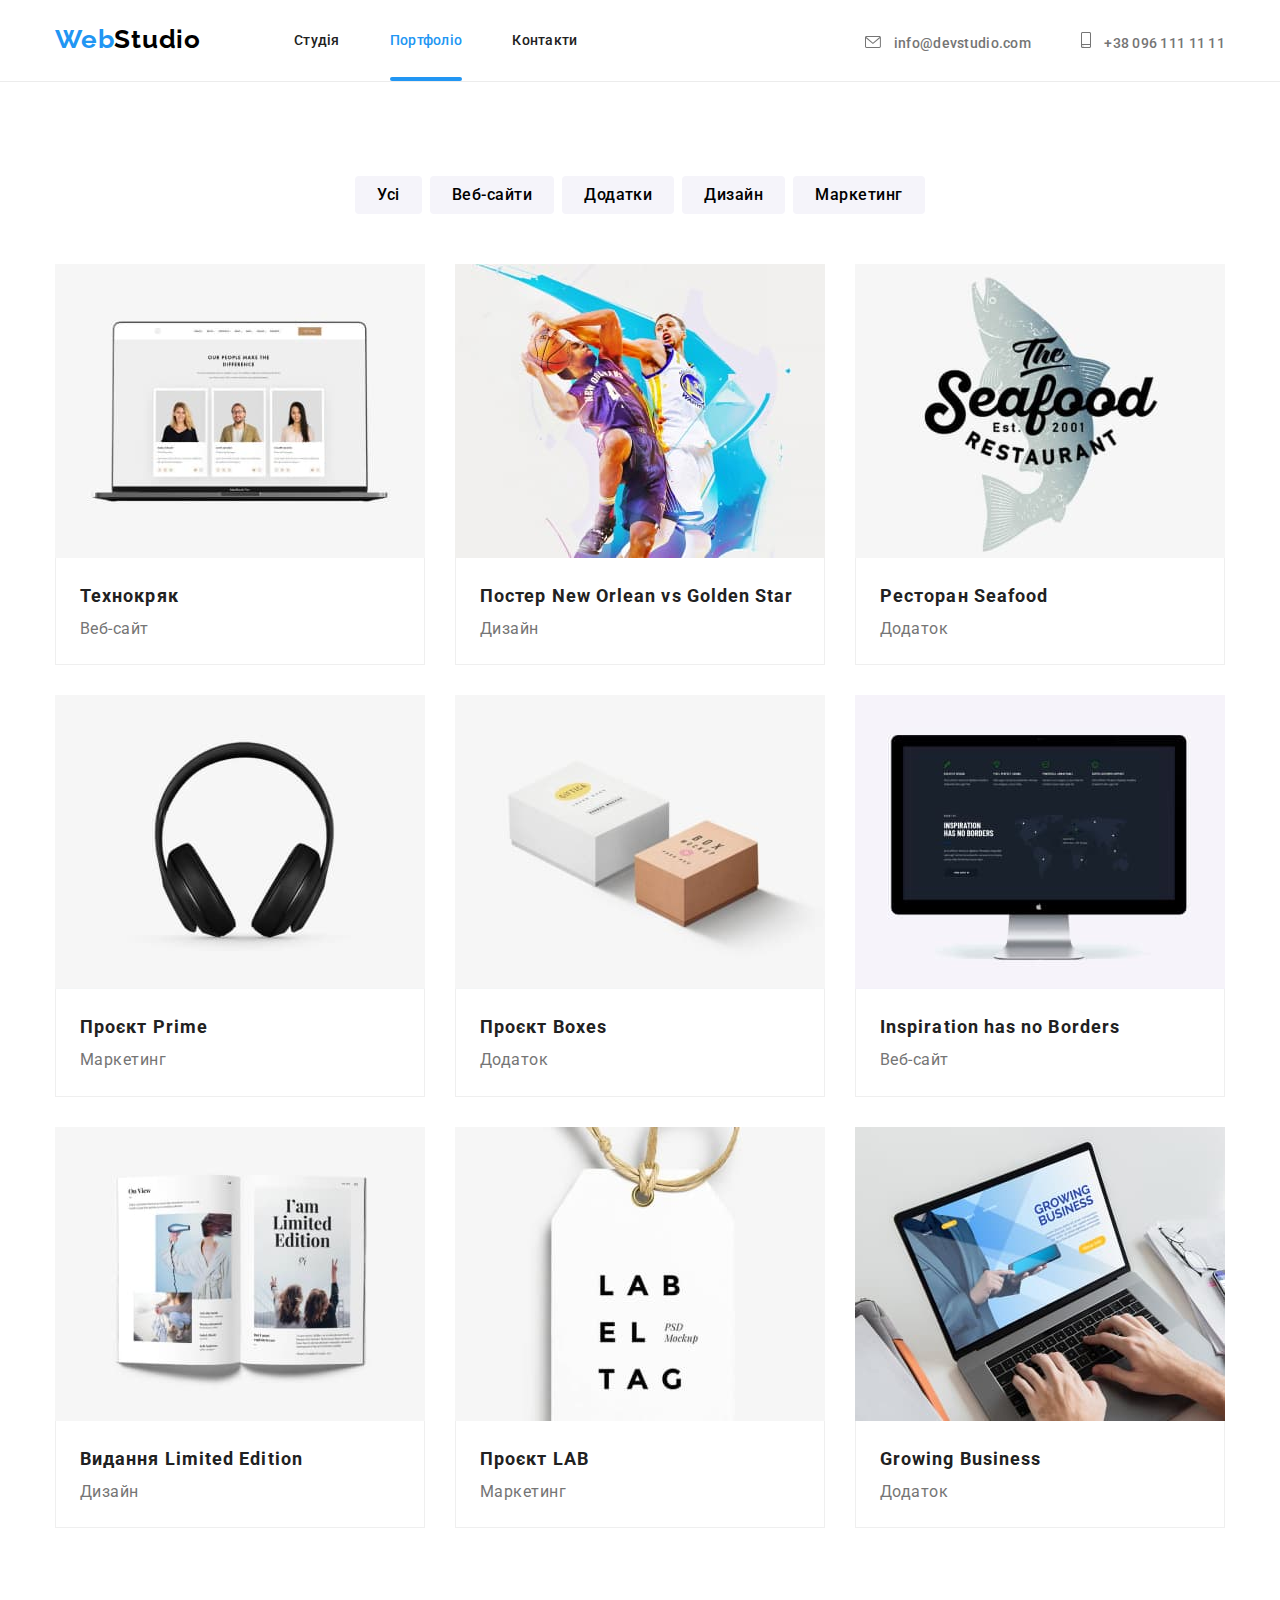
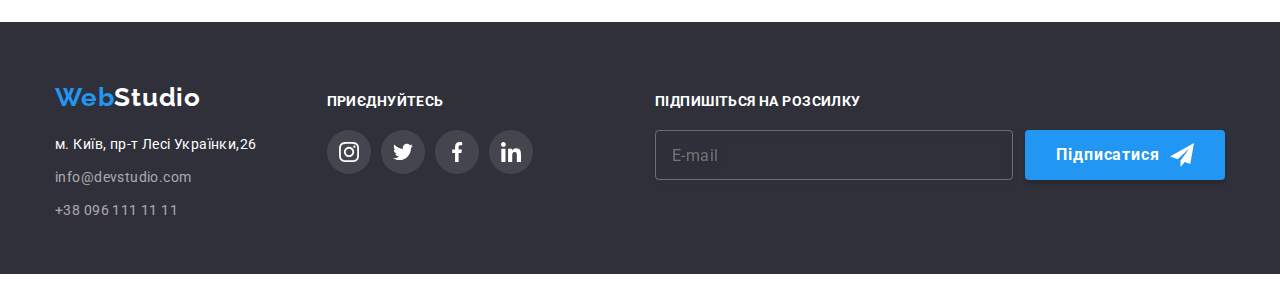
==== commit c992bcff: "hm-08.fix" ====
--- a/portfolio.html
+++ b/portfolio.html
@@ -112,7 +112,25 @@
                 <ul class="portfolio-gallery__list list">
                     <li class="portfolio-gallery__item">
                         <div class="img-descr">
-                            <img class="img-descr__img" src="images/portfolio1.jpg" alt="фото1" width="370"/>
+                            <picture>
+                                <source
+                                  srcset="./images/portfolio1.jpg 1x, ./images/desktop1/img@2x-7.jpg 2x"
+                                  media="(min-width:1200px)"
+                                  type="image/jpg" 
+                                />
+                                <source
+                                  srcset="./images/tablet1/tabportf1.jpg 1x, ./images/tablet1/tabportf1-@2x.jpg 2x"
+                                  media="(min-width:768px)"
+                                  type="image/jpg" 
+                                />
+                                <source
+                                  srcset="./images/mobile1/portf1.jpg 1x, ./images/mobile1/portf1@2x.jpg 2x"
+                                  media="(min-width:480px)"
+                                  type="image/jpg" 
+                                />
+                                <img class="img-descr__img" src="images/portfolio1.jpg" alt="фото1"/>
+                            </picture>
+                           
                             <p class="img-descr__text">Ресурс пропонує комплексні пропозиції з різним рівнем функціоналу та сервісів. Все це дозволить відвідувачу отримати вичерпні відомості про компанію чи приватну особу.</p>
                         </div>
                         <div class="container-descr">
@@ -122,7 +140,25 @@
                     </li>
                     <li class="portfolio-gallery__item">
                         <div class="img-descr">
-                            <img class="img-descr__img" src="images/portfolio2.jpg" alt="фото2" width="370"/>
+                            <picture>
+                                <source
+                                  srcset="./images/portfolio2.jpg 1x, ./images/desktop1/img@2x-8.jpg 2x"
+                                  media="(min-width:1200px)"
+                                  type="image/jpg" 
+                                />
+                                <source
+                                  srcset="./images/tablet1/tabportf2.jpg 1x, ./images/tablet1/tabportf2-@2x.jpg 2x"
+                                  media="(min-width:768px)"
+                                  type="image/jpg" 
+                                />
+                                <source
+                                  srcset="./images/mobile1/portf2.jpg 1x, ./images/mobile1/portf2@2x.jpg 2x"
+                                  media="(min-width:480px)"
+                                  type="image/jpg" 
+                                />
+                                <img class="img-descr__img" src="images/portfolio2.jpg" alt="фото2"/>
+                            </picture>
+                           
                             <p class="img-descr__text">Ресурс пропонує комплексні пропозиції з різним рівнем функціоналу та сервісів. Все це дозволить відвідувачу отримати вичерпні відомості про компанію чи приватну особу.</p>
                         </div>
                         <div class="container-descr">
@@ -132,7 +168,25 @@
                     </li>
                     <li class="portfolio-gallery__item">
                         <div class="img-descr">
-                            <img class="img-descr__img" src="images/portfolio3.jpg" alt="фото3" width="370"/>
+                            <picture>
+                                <source
+                                  srcset="./images/portfolio3.jpg 1x, ./images/desktop1/img@2x-9.jpg 2x"
+                                  media="(min-width:1200px)"
+                                  type="image/jpg" 
+                                />
+                                <source
+                                  srcset="./images/tablet1/tabportf3.jpg 1x, ./images/tablet1/tabportf3-@2x.jpg 2x"
+                                  media="(min-width:768px)"
+                                  type="image/jpg" 
+                                />
+                                <source
+                                  srcset="./images/mobile1/portf3.jpg 1x, ./images/mobile1/portf3@2x.jpg 2x"
+                                  media="(min-width:480px)"
+                                  type="image/jpg" 
+                                />
+                                <img class="img-descr__img" src="images/portfolio3.jpg" alt="фото3"/>
+                            </picture>
+                           
                             <p class="img-descr__text">Ресурс пропонує комплексні пропозиції з різним рівнем функціоналу та сервісів. Все це дозволить відвідувачу отримати вичерпні відомості про компанію чи приватну особу.</p>
                         </div>
                         <div class="container-descr">
@@ -142,7 +196,25 @@
                     </li>
                     <li class="portfolio-gallery__item">
                         <div class="img-descr">
-                            <img class="img-descr__img" src="images/portfolio4.jpg" alt="фото4" width="370"/>
+                            <picture>
+                                <source
+                                  srcset="./images/portfolio4.jpg 1x, ./images/desktop1/img@2x-10.jpg 2x"
+                                  media="(min-width:1200px)"
+                                  type="image/jpg" 
+                                />
+                                <source
+                                  srcset="./images/tablet1/tabportf4.jpg 1x, ./images/tablet1/tabportf4-@2x.jpg 2x"
+                                  media="(min-width:768px)"
+                                  type="image/jpg" 
+                                />
+                                <source
+                                  srcset="./images/mobile1/portf4.jpg 1x, ./images/mobile1/portf4@2x.jpg 2x"
+                                  media="(min-width:480px)"
+                                  type="image/jpg" 
+                                />
+                                <img class="img-descr__img" src="images/portfolio4.jpg" alt="фото4"/>
+                            </picture>
+                         
                             <p class="img-descr__text">Ресурс пропонує комплексні пропозиції з різним рівнем функціоналу та сервісів. Все це дозволить відвідувачу отримати вичерпні відомості про компанію чи приватну особу.</p>
                         </div>
                         <div class="container-descr">
@@ -152,7 +224,25 @@
                     </li>
                     <li class="portfolio-gallery__item">
                         <div class="img-descr">
-                            <img class="img-descr__img" src="images/portfolio5.jpg" alt="фото5" width="370"/>
+                            <picture>
+                                <source
+                                  srcset="./images/portfolio5.jpg 1x, ./images/desktop1/img@2x-11.jpg 2x"
+                                  media="(min-width:1200px)"
+                                  type="image/jpg" 
+                                />
+                                <source
+                                  srcset="./images/tablet1/tabportf5.jpg 1x, ./images/tablet1/tabportf5-@2x.jpg 2x"
+                                  media="(min-width:768px)"
+                                  type="image/jpg" 
+                                />
+                                <source
+                                  srcset="./images/mobile1/portf5.jpg 1x, ./images/mobile1/portf5@2x.jpg 2x"
+                                  media="(min-width:480px)"
+                                  type="image/jpg" 
+                                />
+                                <img class="img-descr__img" src="images/portfolio5.jpg" alt="фото5"/>
+                            </picture>
+                           
                             <p class="img-descr__text">Ресурс пропонує комплексні пропозиції з різним рівнем функціоналу та сервісів. Все це дозволить відвідувачу отримати вичерпні відомості про компанію чи приватну особу.</p>
                         </div>
                         <div class="container-descr">
@@ -162,7 +252,25 @@
                     </li>
                     <li class="portfolio-gallery__item">
                         <div class="img-descr">
-                            <img class="img-descr__img" src="images/portfolio6.jpg" alt="фото6" width="370"/>
+                            <picture>
+                                <source
+                                  srcset="./images/portfolio6.jpg 1x, ./images/desktop1/img@2x-12.jpg 2x"
+                                  media="(min-width:1200px)"
+                                  type="image/jpg" 
+                                />
+                                <source
+                                  srcset="./images/tablet1/tabportf6.jpg 1x, ./images/tablet1/tabportf6-@2x.jpg 2x"
+                                  media="(min-width:768px)"
+                                  type="image/jpg" 
+                                />
+                                <source
+                                  srcset="./images/mobile1/portf6.jpg 1x, ./images/mobile1/portf6@2x.jpg 2x"
+                                  media="(min-width:480px)"
+                                  type="image/jpg" 
+                                />
+                                <img class="img-descr__img" src="images/portfolio6.jpg" alt="фото6"/>
+                            </picture>
+                           
                             <p class="img-descr__text">Ресурс пропонує комплексні пропозиції з різним рівнем функціоналу та сервісів. Все це дозволить відвідувачу отримати вичерпні відомості про компанію чи приватну особу.</p>
                         </div>
                         <div class="container-descr">
@@ -172,7 +280,25 @@
                     </li>
                     <li class="portfolio-gallery__item">
                         <div class="img-descr">
-                            <img class="img-descr__img" src="images/portfolio7.jpg" alt="фото7" width="370"/>
+                            <picture>
+                                <source
+                                  srcset="./images/portfolio7.jpg 1x, ./images/desktop1/img@2x-13.jpg 2x"
+                                  media="(min-width:1200px)"
+                                  type="image/jpg" 
+                                />
+                                <source
+                                  srcset="./images/tablet1/tabportf7.jpg 1x, ./images/tablet1/tabportf7-@2x.jpg 2x"
+                                  media="(min-width:768px)"
+                                  type="image/jpg" 
+                                />
+                                <source
+                                  srcset="./images/mobile1/portf7.jpg 1x, ./images/mobile1/portf7@2x.jpg 2x"
+                                  media="(min-width:480px)"
+                                  type="image/jpg" 
+                                />
+                                <img class="img-descr__img" src="images/portfolio7.jpg" alt="фото7"/>
+                            </picture>
+                           
                             <p class="img-descr__text">Ресурс пропонує комплексні пропозиції з різним рівнем функціоналу та сервісів. Все це дозволить відвідувачу отримати вичерпні відомості про компанію чи приватну особу.</p>
                         </div>
                         <div class="container-descr">
@@ -182,7 +308,25 @@
                     </li>
                     <li class="portfolio-gallery__item">
                         <div class="img-descr">
-                            <img class="img-descr__img" src="images/portfolio8.jpg" alt="фото8" width="370"/>
+                            <picture>
+                                <source
+                                  srcset="./images/portfolio8.jpg 1x, ./images/desktop1/img@2x-15.jpg 2x"
+                                  media="(min-width:1200px)"
+                                  type="image/jpg" 
+                                />
+                                <source
+                                  srcset="./images/tablet1/tabportf8.jpg 1x, ./images/tablet1/tabportf8-@2x.jpg 2x"
+                                  media="(min-width:768px)"
+                                  type="image/jpg" 
+                                />
+                                <source
+                                  srcset="./images/mobile1/portf8.jpg 1x, ./images/mobile1/portf8@2x.jpg 2x"
+                                  media="(min-width:480px)"
+                                  type="image/jpg" 
+                                />
+                                <img class="img-descr__img" src="images/portfolio8.jpg" alt="фото8"/>
+                            </picture>
+                           
                             <p class="img-descr__text">Ресурс пропонує комплексні пропозиції з різним рівнем функціоналу та сервісів. Все це дозволить відвідувачу отримати вичерпні відомості про компанію чи приватну особу.</p>
                         </div>
                         <div class="container-descr">
@@ -192,7 +336,25 @@
                     </li>
                     <li class="portfolio-gallery__item">
                         <div class="img-descr">
-                            <img class="img-descr__img" src="images/portfolio9.jpg" alt="фото9" width="370"/>
+                            <picture>
+                                <source
+                                  srcset="./images/portfolio9.jpg 1x, ./images/desktop1/img@2x-16.jpg 2x"
+                                  media="(min-width:1200px)"
+                                  type="image/jpg" 
+                                />
+                                <source
+                                  srcset="./images/tablet1/tabportf9.jpg 1x, ./images/tablet1/tabportf9-@2x.jpg 2x"
+                                  media="(min-width:768px)"
+                                  type="image/jpg" 
+                                />
+                                <source
+                                  srcset="./images/mobile1/portf9.jpg 1x, ./images/mobile1/portf9@2x.jpg 2x"
+                                  media="(min-width:480px)"
+                                  type="image/jpg" 
+                                />
+                                <img class="img-descr__img" src="images/portfolio9.jpg" alt="фото9"/>
+                            </picture>
+                           
                             <p class="img-descr__text">Ресурс пропонує комплексні пропозиції з різним рівнем функціоналу та сервісів. Все це дозволить відвідувачу отримати вичерпні відомості про компанію чи приватну особу.</p>
                         </div>
                         <div class="container-descr">
--- a/css/main.min.css
+++ b/css/main.min.css
@@ -1 +1 @@
-:root{--primary-font:"Roboto", sans-serif;--secondary-font:"Raleway", sans-serif;--primary-text-color:#212121;--secondary-text-color:#757575;--primary-text-color-theme-dark:#FFFFFF;--accent-color:#2196F3}.container{margin-left:auto;margin-right:auto;padding-left:15px;padding-right:15px}@media screen and (min-width: 480px){.container{max-width:480px}}@media screen and (min-width: 768px){.container{max-width:100%}}@media screen and (min-width: 1200px){.container{max-width:1200px}}.link{text-decoration:none}.list{list-style:none}img{display:block;width:100%;max-width:100%;height:auto}button{font-family:inherit;cursor:pointer;padding:0;margin:0}ul{margin-top:0;margin-bottom:0;padding-left:0;-webkit-padding-start:0;padding-inline-start:0}h1,h2,h3,h4,h5,h6{margin:0}p{margin:0}address{font-style:normal}body{font-family:var(--primary-font);color:var(--primary-text-color)}.visually-hidden{position:absolute;white-space:nowrap;width:1px;height:1px;overflow:hidden;border:0;padding:0;clip:rect(0 0 0 0);-webkit-clip-path:inset(50%);clip-path:inset(50%);margin:-1px}.social-list{display:flex;gap:10px}.social-link{width:44px;height:44px;background-color:var(--primary-text-color-theme-dark);border-radius:50%;display:flex;align-items:center;justify-content:center;transition:background-color 250ms cubic-bezier(0.4, 0, 0.2, 1),box-shadow 250ms cubic-bezier(0.4, 0, 0.2, 1)}.social-link:hover,.social-link:focus{background-color:var(--accent-color);box-shadow:0px 4px 4px rgba(0,0,0,.25)}.social-link:hover:hover .social-icon,.social-link:hover:focus .social-icon,.social-link:focus:hover .social-icon,.social-link:focus:focus .social-icon{fill:var(--primary-text-color-theme-dark)}.social-icon{fill:#afb1b8}@media screen and (max-width: 767px){.portfolio-gallery__list{display:flex;flex-direction:column;gap:30px}}@media screen and (min-width: 768px)and (max-width: 1199px){.portfolio-gallery__list{display:flex;gap:30px;flex-wrap:wrap;cursor:pointer}}@media screen and (min-width: 1200px){.portfolio-gallery__list{display:flex;gap:30px;flex-wrap:wrap;cursor:pointer}}.portfolio-gallery__item{transition:box-shadow 250ms cubic-bezier(0.4, 0, 0.2, 1);width:100%}.portfolio-gallery__item:hover,.portfolio-gallery__item:focus{box-shadow:0px 4px 4px rgba(0,0,0,.25)}.portfolio-gallery__item:hover:hover .img-descr__text,.portfolio-gallery__item:focus:hover .img-descr__text{transform:translateY(0)}@media screen and (min-width: 768px)and (max-width: 1199px){.portfolio-gallery__item{width:calc((100% - 30px)/2)}}@media screen and (min-width: 1200px){.portfolio-gallery__item{width:calc((100% - 60px)/3)}}.img-descr{position:relative;overflow:hidden}.img-descr__text{position:absolute;padding:40px;left:0;top:0;width:100%;height:100%;font-family:var(--primary-font);font-weight:400;font-size:18px;line-height:1.56;letter-spacing:.03em;color:var(--primary-text-color-theme-dark);background-color:rgba(33,150,243,.9);transform:translateY(100%);transition:transform 250ms cubic-bezier(0.4, 0, 0.2, 1)}.container-descr{padding:20px 24px;border:1px solid rgba(238,238,238,.9333333333);border-top:rgba(0,0,0,0)}.container-descr__head{font-weight:700;font-size:18px;line-height:2;letter-spacing:.06em}.container-descr__filter{font-size:16px;line-height:1.9;letter-spacing:.03em;color:var(--secondary-text-color)}.header-mobile{display:flex;justify-content:space-between;align-items:center;padding:16px 15px 15px 16px}@media screen and (min-width: 768px){.header-mobile{display:none}}.header-mobile__btn{width:40px;height:40px;background-color:var(--primary-text-color-theme-dark);border:none;top:10px;right:15px}.header-mobile__btn:focus,.header-mobile__btn:hover .mobile-open{fill:var(--accent-color)}.header-mobile__wrap{z-index:2;overflow:auto;display:flex;flex-direction:column;justify-content:space-between;width:100%;height:100%;position:fixed;top:0;left:0;padding:48px 40px;background-color:var(--primary-text-color-theme-dark);transform:translateX(-100%);transition:transform cubic-bezier(0.4, 0, 0.2, 1),visibility 250ms cubic-bezier(0.4, 0, 0.2, 1)}.header-mobile__wrap.is-open{transform:translateX(0)}body.scroll-lock{overflow:hidden}.header-mobile__btn-close{background-color:var(--primary-text-color-theme-dark);border:none;position:absolute;top:10px;right:15px}.header-mobile__btn-close:focus,.header-mobile__btn-close:hover .mobile-close{fill:var(--accent-color)}.nav-mobile__list{display:flex;flex-direction:column;gap:32px}.nav-mobile__link{font-weight:500;font-size:40px;line-height:1.18;letter-spacing:.02em;color:var(--primary-text-color)}.nav-mobile__link:focus,.nav-mobile__link:hover{color:var(--accent-color)}.contacts-mobile__list{display:flex;flex-direction:column;gap:32px}.contacts-mobile__link-tel{font-weight:500;font-size:34px;line-height:1.18;letter-spacing:.02em;color:var(--accent-color)}.contacts-mobile__link-mail{font-weight:500;font-size:24px;line-height:1.16;letter-spacing:.02em;color:var(--secondary-text-color)}.contacts-mobile__link-mail:focus,.contacts-mobile__link-mail:hover{color:var(--accent-color)}.soc-media-mobile__list{display:flex;gap:20px}.soc-media-mobile__item{position:relative}.after::after{display:inline-block;content:"";bottom:10px;left:-20px;height:1px;width:22px;background-color:rgba(33,33,33,.2);position:absolute;transform:rotate(90deg)}.after::after::after:first-child{display:none}.soc-media-mobile__link{font-weight:500;font-size:18px;line-height:1.22;letter-spacing:.02em;color:#2196f3}.header{position:relative;width:100%;border-bottom:1px solid #ececec}.header__container{display:flex;justify-content:center;align-items:center}@media screen and (max-width: 767px){.header__container{display:none}}.header__logo{font-family:var(--secondary-font);font-weight:700;font-size:26px;line-height:1.2;letter-spacing:.03em;color:#2196f3;display:inline-block}@media screen and (max-width: 767px){.header__logo{padding:16px 15px 15px 16px;font-weight:700;font-size:24px;line-height:1.16;letter-spacing:.03em}}@media screen and (min-width: 768px)and (max-width: 1199px){.header__logo{margin-right:87px}}@media screen and (min-width: 1200px){.header__logo{padding-top:24px;padding-bottom:25px;margin-right:93px}}.accent{color:#000}.header__nav{padding-top:32px;padding-bottom:32px}.header__menu{display:flex;gap:50px;margin:0}.header__menu-item{font-size:14px}.header__menu-link{font-weight:500;font-size:14px;line-height:1.14;letter-spacing:.02em;padding:32px 0;color:var(--primary-text-color);position:relative;transition:color 250ms cubic-bezier(0.4, 0, 0.2, 1)}.header__menu-link:focus,.header__menu-link:hover{color:var(--accent-color)}.header__menu-link.current::after{content:"";height:4px;width:100%;background-color:var(--accent-color);display:block;border-radius:2px;position:absolute;bottom:-1px;left:0}.current{color:var(--accent-color)}@media all and (max-width: 1199px){.header__contacts{display:flex;flex-direction:column;gap:10px;margin-left:auto;align-items:baseline}}@media screen and (min-width: 1200px){.header__contacts{display:flex;gap:50px;margin-left:auto;align-items:baseline;height:80px}}.header__contacts-item{font-size:14px}.header__contacts-icon{display:flex;justify-content:center;align-items:center;text-align:center;color:#757575;transition:color 250ms cubic-bezier(0.4, 0, 0.2, 1)}.header__contacts-icon:focus,.header__contacts-icon:hover{color:var(--accent-color)}.contacts-icons{fill:currentColor;margin-right:10px}.header__contacts-mail{font-weight:500;font-size:14px;line-height:1.14;letter-spacing:.02em;color:var(--secondary-text-color)}.header__contacts-mail:focus,.header__contacts-mail:hover{color:var(--accent-color)}.header__contacts-tel{font-weight:500;font-size:14px;line-height:1.14;letter-spacing:.02em;color:var(--secondary-text-color);transition:color 250ms cubic-bezier(0.4, 0, 0.2, 1)}.header__contacts-tel:focus,.header__contacts-tel:hover{color:var(--accent-color)}@media screen and (min-width: 1200px){.header__contacts{padding-top:32px;padding-bottom:32px}}.page-main{max-width:100%}.hero{background-image:linear-gradient(rgba(47, 48, 58, 0.4), rgba(47, 48, 58, 0.4)),url(../images/background.jpg);height:600px}@media screen and (max-width: 767px){.hero{padding:118px 0;height:400px;max-width:100%;background-size:cover}}@media screen and (min-width: 768px)and (max-width: 1199px){.hero{height:400px;padding:118px 0}}@media screen and (min-width: 1200px){.hero{height:600px;padding:200px 0}}.hero__head{font-weight:900;font-size:44px;line-height:1.36;letter-spacing:.06em;margin:auto;width:696px;text-align:center;color:var(--primary-text-color-theme-dark);margin-bottom:30px}@media screen and (max-width: 767px){.hero__head{font-size:26px;line-height:1.62;text-align:center;letter-spacing:.06em;text-transform:uppercase;width:360px;color:var(--primary-text-color-theme-dark)}}@media screen and (min-width: 768px)and (max-width: 1199px){.hero__head{font-size:26px;line-height:1.62;text-align:center;letter-spacing:.06em;text-transform:uppercase;width:360px}}.hero__button{font-weight:700;font-size:16px;line-height:1.88;letter-spacing:.06em;width:216px;height:50px;margin:auto;background-color:var(--accent-color);border-radius:4px;border:0;display:block;color:var(--primary-text-color-theme-dark);transition:background-color 250ms cubic-bezier(0.4, 0, 0.2, 1)}@media screen and (max-width: 767px){.hero__button{width:200px}}@media screen and (min-width: 768px)and (max-width: 1199px){.hero__button{width:200px}}.hero__button:focus,.hero__button:hover{background-color:#188ce8}.advantages{padding-top:94px;padding-bottom:94px}@media screen and (max-width: 767px){.advantages{padding-top:60px;padding-bottom:60px}}@media screen and (min-width: 768px)and (max-width: 1199px){.advantages{padding-top:60px;padding-bottom:60px}}.advantages__visually-hidden{position:absolute;white-space:nowrap;width:1px;height:1px;overflow:hidden;border:0;padding:0;clip:rect(0 0 0 0);-webkit-clip-path:inset(50%);clip-path:inset(50%);margin:-1px}.advantages__list{display:flex;gap:30px}@media screen and (max-width: 767px){.advantages__list{flex-direction:column}}@media screen and (min-width: 768px)and (max-width: 1199px){.advantages__list{display:flex;flex-wrap:wrap;gap:30px;align-items:center;justify-content:center}}@media screen and (max-width: 767px){.advantages__item{max-width:450px;padding-left:15px;padding-right:15px}}@media screen and (min-width: 768px)and (max-width: 1199px){.advantages__item{width:calc((100% - 30px)/2)}}@media screen and (min-width: 1200px){.advantages__item{width:calc((100% - 90px)/4)}}.advantages__icon{background-color:#f5f4fa;height:120px;display:flex;justify-content:center;align-items:center;margin-bottom:30px}.advantages__item-title{font-weight:700;font-size:14px;line-height:1.14;letter-spacing:.03em;text-transform:uppercase}.advantages__item-paragraph{font-size:14px;line-height:1.71;letter-spacing:.03em;color:var(--secondary-text-color);margin-top:10px}.gallery{padding-bottom:94px}@media screen and (max-width: 767px){.gallery{display:none}}@media screen and (min-width: 768px)and (max-width: 1199px){.gallery{display:none}}.gallery__head{font-weight:700;font-size:36px;line-height:1.16;text-align:center;letter-spacing:.03em;margin-bottom:50px}.gallery__list{display:flex;gap:30px}.gallery__item{position:relative;width:calc((100% - 60px)/3)}.gallery__paragraph{font-family:var(--primary-font);font-weight:700;font-size:14px;line-height:1.14;text-align:center;letter-spacing:.03em;text-transform:uppercase;color:var(--primary-text-color-theme-dark);background:rgba(47,48,58,.8);width:100%;height:70px;position:absolute;bottom:0;left:0;display:flex;align-items:center;justify-content:center}.team{background-color:#f5f4fa;padding-top:94px;padding-bottom:94px}@media screen and (max-width: 767px){.team{padding-top:60px;padding-bottom:60px}}@media screen and (min-width: 768px)and (max-width: 1199px){.team{padding-top:60px;padding-bottom:60px}}.team__head{font-weight:700;font-size:36px;line-height:1.17;text-align:center;letter-spacing:.03em}@media screen and (max-width: 767px){.team__head{font-size:28px;margin-bottom:30px}}@media screen and (min-width: 768px)and (max-width: 1199px){.team__head{font-size:28px;line-height:1.17;text-align:center;letter-spacing:.03em;margin-bottom:30px}}.team__list{display:flex;gap:30px}@media screen and (max-width: 767px){.team__list{flex-direction:column;padding-left:15px;padding-right:15px}}@media screen and (min-width: 768px)and (max-width: 1199px){.team__list{display:flex;flex-wrap:wrap;gap:30px;align-items:center;justify-content:center}}.item-block__item{background-color:var(--primary-text-color-theme-dark);box-shadow:0px 1px 3px rgba(0,0,0,.12),0px 1px 1px rgba(0,0,0,.14),0px 2px 1px rgba(0,0,0,.2);border-radius:0px 0px 4px 4px}@media screen and (max-width: 767px){.item-block__item{width:100%}}@media screen and (min-width: 768px)and (max-width: 1199px){.item-block__item{width:calc((100% - 30px)/2)}}@media screen and (min-width: 1200px){.item-block__item{width:calc((100% - 90px)/4)}}.item-block__info{padding:30px 0;display:flex;align-items:center;flex-direction:column}.item-block__name{font-weight:500;font-size:16px;line-height:1.19;text-align:center;letter-spacing:.03em}.item-block__profession{font-size:16px;line-height:1.19;text-align:center;letter-spacing:.03em;color:var(--secondary-text-color);margin-top:10px}.social-list__item{margin-top:16px;display:flex;gap:10px}@media screen and (max-width: 767px){.clients{padding:60px 0}}@media screen and (min-width: 768px)and (max-width: 1199px){.clients{padding:60px 0}}@media screen and (min-width: 1200px){.clients{padding:94px 0}}@media screen and (min-width: 1200px){.clients__head{font-family:var(--primary-font);font-style:normal;font-size:36px;line-height:1.16;text-align:center;letter-spacing:.03em;color:var(--primary-text-color);margin-bottom:50px}}@media screen and (min-width: 768px)and (max-width: 1199px){.clients__head{font-size:28px;line-height:1.17;text-align:center;letter-spacing:.03em;margin-bottom:30px}}@media screen and (max-width: 767px){.clients__head{font-weight:700;font-size:28px;line-height:1.18;text-align:center;letter-spacing:.03em;color:var(--primary-text-color);margin-bottom:30px}}@media screen and (max-width: 767px){.clients__list{display:flex;flex-wrap:wrap;gap:30px;align-items:center;justify-content:center}}@media screen and (min-width: 768px)and (max-width: 1199px){.clients__list{display:flex;flex-wrap:wrap;gap:30px;align-items:center;justify-content:center}}@media screen and (min-width: 1200px){.clients__list{display:flex;align-items:center;justify-content:center;gap:30px}}@media screen and (max-width: 767px){.clients__item{width:calc((100% - 30px)/2);border:1px solid #afb1b8;border-radius:5px}}@media screen and (min-width: 768px)and (max-width: 1199px){.clients__item{width:calc((100% - 60px)/3);border:1px solid #afb1b8;border-radius:5px}}@media screen and (min-width: 1200px){.clients__item{width:calc((100% - 150px)/6);border:1px solid #afb1b8;border-radius:5px}}.clients__link{width:100%;height:92px;border-radius:4%;display:flex;align-items:center;justify-content:center;transition:border-color 250ms cubic-bezier(0.4, 0, 0.2, 1),color 250ms cubic-bezier(0.4, 0, 0.2, 1)}.clients__link:hover,.clients__link:focus .clients-icon{border-color:var(--accent-color);color:var(--accent-color)}.clients__link{color:#afb1b8}.clients-icon{fill:currentColor}.clients__link{width:100%;height:92px}.footer{background-color:#2f303a}@media screen and (max-width: 767px){.footer__container{display:flex;flex-direction:column;align-items:center;justify-content:center;padding:60px 0}}@media screen and (min-width: 768px)and (max-width: 1199px){.footer__container{padding:60px 0}}@media screen and (min-width: 1200px){.footer__container{display:flex;align-items:baseline;height:252px}}@media screen and (max-width: 767px){.footer__tablet{display:block}}@media screen and (min-width: 768px)and (max-width: 1199px){.footer__tablet{display:flex;align-items:baseline;justify-content:space-around;padding-bottom:60px}}@media screen and (min-width: 1200px){.footer__tablet{display:flex}}@media screen and (min-width: 1200px){.footer__contacts{padding-top:60px;padding-bottom:60px}}@media screen and (max-width: 767px){.footer__logo{font-size:24px;line-height:1.7;font-family:var(--secondary-font);font-weight:700;letter-spacing:.03em;color:var(--accent-color);display:block;text-align:center}}@media screen and (min-width: 768px)and (max-width: 1199px){.footer__logo{font-size:24px;line-height:1.7;font-family:var(--secondary-font);font-weight:700;letter-spacing:.03em;color:var(--accent-color);display:block;text-align:center}}@media screen and (min-width: 1200px){.footer__logo{font-family:var(--secondary-font);font-weight:700;font-size:26px;line-height:1.2;letter-spacing:.03em;color:var(--accent-color)}}.logo-footer-accent{color:var(--primary-text-color-theme-dark)}@media screen and (max-width: 767px){.footer__item{text-align:center;margin-bottom:8px}.footer__item:last-child{margin-bottom:0}}@media screen and (min-width: 768px)and (max-width: 1199px){.footer__item{text-align:center;margin-bottom:8px}.footer__item:last-child{margin-bottom:0}}@media screen and (min-width: 1200px){.footer__item{margin-bottom:9px}.footer__item:last-child{margin-bottom:0}}.footer__list{padding-top:20px}.footer__map{font-style:normal;font-size:14px;line-height:1.71;letter-spacing:.03em;color:var(--primary-text-color-theme-dark);transition:color 250ms cubic-bezier(0.4, 0, 0.2, 1)}.footer__map:focus,.footer__map:hover{color:var(--accent-color)}.footer__mail{font-style:normal;font-size:14px;line-height:1.71;letter-spacing:.03em;color:rgba(255,255,255,.6);transition:color 250ms cubic-bezier(0.4, 0, 0.2, 1)}.footer__mail:focus,.footer__mail:hover{color:var(--accent-color)}.footer__tel{font-style:normal;font-size:14px;line-height:1.71;letter-spacing:.03em;color:rgba(255,255,255,.6);transition:color 250ms cubic-bezier(0.4, 0, 0.2, 1)}.footer__tel:focus,.footer__tel:hover{color:var(--accent-color)}@media screen and (max-width: 767px){.footer-social{padding-top:60px}}@media screen and (min-width: 1200px){.footer-social{padding-top:72px;padding-bottom:100px;margin-left:70px;display:block;align-items:baseline}}@media screen and (max-width: 767px){.footer-social__head{font-family:var(--primary-font);font-style:normal;font-weight:700;font-size:14px;line-height:1.14;letter-spacing:.03em;text-transform:uppercase;color:var(--primary-text-color-theme-dark);margin-bottom:20px;text-align:center}}@media screen and (min-width: 768px)and (max-width: 1199px){.footer-social__head{font-family:var(--primary-font);font-style:normal;font-weight:700;font-size:14px;line-height:1.14;letter-spacing:.03em;text-transform:uppercase;color:var(--primary-text-color-theme-dark);margin-bottom:20px;text-align:center}}@media screen and (min-width: 1200px){.footer-social__head{font-family:var(--primary-font);font-style:normal;font-weight:700;font-size:14px;line-height:1.14;letter-spacing:.03em;text-transform:uppercase;color:var(--primary-text-color-theme-dark);margin-bottom:20px}}.social-link{background-color:rgba(255,255,255,.1)}.social-icon-footer{fill:var(--primary-text-color-theme-dark)}@media screen and (max-width: 767px){.footer-mail{display:block;text-align:center;justify-content:center;padding-top:60px}}@media screen and (min-width: 768px)and (max-width: 1199px){.footer-mail{display:block;text-align:center;justify-content:center}}@media screen and (min-width: 1200px){.footer-mail{margin-left:auto;padding-top:72px;padding-bottom:94px}}.footer-mail__paragraph{font-family:var(--primary-font);font-weight:700;font-size:14px;line-height:1.14;letter-spacing:.03em;text-transform:uppercase;color:var(--primary-text-color-theme-dark);margin-bottom:20px}@media screen and (max-width: 767px){.form-subscribe{display:block}}@media screen and (min-width: 1200px){.form-subscribe{display:flex;align-items:baseline}}@media screen and (max-width: 767px){.form-subscribe__input{width:450px;height:50px;border:1px solid rgba(255,255,255,.3);filter:drop-shadow(0px 4px 4px rgba(0, 0, 0, 0.15));border-radius:4px;background-color:rgba(0,0,0,0);color:var(--primary-text-color-theme-dark);transition:fill 250ms cubic-bezier(0.4, 0, 0.2, 1),visibility 250ms cubic-bezier(0.4, 0, 0.2, 1);margin-bottom:20px}.form-subscribe__input:hover,.form-subscribe__input:focus{border-color:var(--accent-color)}}@media screen and (min-width: 768px)and (max-width: 1199px){.form-subscribe__input{width:450px;height:50px;border:1px solid rgba(255,255,255,.3);filter:drop-shadow(0px 4px 4px rgba(0, 0, 0, 0.15));border-radius:4px;background-color:rgba(0,0,0,0);color:var(--primary-text-color-theme-dark);transition:fill 250ms cubic-bezier(0.4, 0, 0.2, 1),visibility 250ms cubic-bezier(0.4, 0, 0.2, 1);margin-bottom:20px}.form-subscribe__input:hover,.form-subscribe__input:focus{border-color:var(--accent-color)}}@media screen and (min-width: 1200px){.form-subscribe__input{width:358px;height:50px;border:1px solid rgba(255,255,255,.3);filter:drop-shadow(0px 4px 4px rgba(0, 0, 0, 0.15));border-radius:4px;margin-right:12px;background-color:rgba(0,0,0,0);color:var(--primary-text-color-theme-dark);transition:fill 250ms cubic-bezier(0.4, 0, 0.2, 1),visibility 250ms cubic-bezier(0.4, 0, 0.2, 1)}.form-subscribe__input:hover,.form-subscribe__input:focus{border-color:var(--accent-color)}}input,textarea{padding:15px 16px;font-family:var(--primary-font);font-weight:400;font-size:16px;line-height:1.25;letter-spacing:.03em;color:rgba(255,255,255,.6)}.form-subscribe__button{font-weight:700;font-size:16px;line-height:1.88;letter-spacing:.06em;width:200px;height:50px;margin:auto;background-color:var(--accent-color);border-radius:4px;border:0;color:var(--primary-text-color-theme-dark);box-shadow:0px 4px 4px rgba(0,0,0,.15);transition:background-color 250ms cubic-bezier(0.4, 0, 0.2, 1);display:flex;align-items:center;justify-content:center}.form-subscribe__button:focus,.form-subscribe__button:hover{background-color:#188ce8}.form-subscribe__icon{margin-left:10px}.backdrop{position:fixed;width:100%;height:100%;top:0;left:0;z-index:100;background-color:rgba(0,0,0,.2);transition:opacity 250ms cubic-bezier(0.4, 0, 0.2, 1),visibility 250ms cubic-bezier(0.4, 0, 0.2, 1)}.backdrop.is-hidden{visibility:hidden;opacity:0;pointer-events:none}.is-hidden{transform:scale(0) rotate(720deg);opacity:0;transition:all 1s}.modal{position:absolute;left:50%;top:50%;transform:translate(-50%, -50%);transition:all 500s;background-color:var(--primary-text-color-theme-dark);transition:transform 250ms cubic-bezier(0.4, 0, 0.2, 1);box-shadow:0px 1px 3px rgba(0,0,0,.12),0px 1px 1px rgba(0,0,0,.14),0px 2px 1px rgba(0,0,0,.2);border-radius:4px;max-width:450px;min-height:609px}@media screen and (min-width: 768px)and (max-width: 1199px){.modal{max-width:450px;min-height:609px}}@media screen and (min-width: 1200px){.modal{min-width:528px;min-height:581px}}.modal__title{font-weight:700;font-size:20px;line-height:1.5;text-align:center;letter-spacing:.03em;margin-top:40px;margin-bottom:12px;margin-left:40px;margin-right:40px;width:370px}@media screen and (min-width: 1200px){.modal__title{margin-left:41px;width:448px;line-height:1.15;text-align:center;letter-spacing:.03em;color:var(--primary-text-color)}}.modal__button-close{position:absolute;width:30px;height:30px;right:8px;top:8px;border-radius:50%;background-color:var(--primary-text-color-theme-dark);border:1px solid rgba(0,0,0,.1019607843);display:flex;align-items:center;justify-content:center}.modal__button-close:hover .icon-close,.modal__button-close:focus .icon-close{fill:var(--accent-color)}.icon-close{fill:#000;transition:fill 250ms cubic-bezier(0.4, 0, 0.2, 1),visibility 250ms cubic-bezier(0.4, 0, 0.2, 1)}.modal-forms{padding-left:40px;padding-right:40px}.modal-forms__label{display:flex;flex-direction:column;margin-bottom:4px;font-family:var(--primary-font);font-weight:400;font-size:12px;line-height:1.16;letter-spacing:.01em;color:var(--secondary-text-color)}.modal-forms__input,.modal-textarea{width:100%;border:1px solid rgba(33,33,33,.2);border-radius:4px;height:40px}.modal-forms__input{padding:11px 12px 11px 42px;cursor:pointer;color:#000}.modal-forms__input:hover,.modal-forms__input .modal-textarea:hover,.modal-forms__input:focus,.modal-forms__input .modal-textarea:focus{border-color:var(--accent-color)}.modal-forms__svg{position:relative;margin-bottom:10px}.modal-icon{position:absolute;top:50%;transform:translateY(-50%);left:12px;transition:fill 250ms cubic-bezier(0.4, 0, 0.2, 1),visibility 250ms cubic-bezier(0.4, 0, 0.2, 1);pointer-events:none}.modal-forms__input:hover+.modal-icon,.modal-forms__input:focus+.modal-icon{fill:var(--accent-color)}.modal-textarea{padding:12px 16px;height:120px;color:#000;resize:none}.modal-textarea::-moz-placeholder{font-size:12px;line-height:1.17;letter-spacing:.01em;color:rgba(117,117,117,.5)}.modal-textarea:-ms-input-placeholder{font-size:12px;line-height:1.17;letter-spacing:.01em;color:rgba(117,117,117,.5)}.modal-textarea::placeholder{font-size:12px;line-height:1.17;letter-spacing:.01em;color:rgba(117,117,117,.5)}.form-box{margin-bottom:20px}.form-checked{margin-bottom:30px;display:flex;align-items:center}.form-checked__label{display:flex;align-items:center;font-family:var(--primary-font);font-weight:400;font-size:12px;line-height:1.16;letter-spacing:.03em;color:#757575}@media screen and (min-width: 1200px){.form-checked__label{font-size:14px;line-height:1.71}}.modal-checked__vector{display:flex;align-items:center;justify-content:center;width:16px;height:15px;margin-right:8px;margin-left:12px;border:2px solid var(--primary-text-color);border-radius:3px}.modal-checked:checked+.modal-checked__vector .modal-checked__icon{opacity:1}.modal-checked:checked+.modal-checked__vector{background-color:var(--accent-color);border-color:rgba(0,0,0,0)}.modal-checked__icon{fill:var(--primary-text-color-theme-dark);opacity:0}.form-checked__checkbox-link{text-decoration:none;color:var(--accent-color);font-family:var(--primary-font);font-weight:400;font-size:12px;line-height:1.16;letter-spacing:.03em;margin-left:5px;border-bottom:1px solid}@media screen and (min-width: 1200px){.form-checked__checkbox-link{font-weight:400;font-size:14px;letter-spacing:.03em}}.modal-btn{display:block;font-weight:700;font-size:16px;line-height:1.88;letter-spacing:.06em;width:200px;height:50px;margin:auto;background-color:var(--accent-color);border-radius:4px;border:0;color:var(--primary-text-color-theme-dark);box-shadow:0px 4px 4px rgba(0,0,0,.15);transition:background-color 250ms cubic-bezier(0.4, 0, 0.2, 1)}.modal-btn:focus,.modal-btn:hover{background-color:#188ce8}.portfolio-hero{padding:60px 0}@media screen and (min-width: 1200px){.portfolio-hero{padding:94px 0}}.portfolio-hero__list{display:flex;flex-wrap:wrap;gap:8px;row-gap:15px;padding-bottom:30px}@media screen and (min-width: 768px)and (max-width: 1199px){.portfolio-hero__list{display:flex;gap:8px;margin-bottom:50px;justify-content:center}}@media screen and (min-width: 1200px){.portfolio-hero__list{display:flex;gap:8px;margin-bottom:50px;justify-content:center}}.portfolio-hero__button{font-weight:500;font-size:16px;line-height:1.62;text-align:center;letter-spacing:.03em;height:38px;background:#f5f4fa;border-radius:4px;border:none;padding:6px 22px;transition:background-color 250ms cubic-bezier(0.4, 0, 0.2, 1),color 250ms cubic-bezier(0.4, 0, 0.2, 1),box-shadow 250ms cubic-bezier(0.4, 0, 0.2, 1)}.portfolio-hero__button:focus,.portfolio-hero__button:hover{background-color:var(--accent-color);color:var(--primary-text-color-theme-dark);box-shadow:0px 3px 1px rgba(0,0,0,.1)}/*# sourceMappingURL=main.min.css.map */+:root{--primary-font:"Roboto", sans-serif;--secondary-font:"Raleway", sans-serif;--primary-text-color:#212121;--secondary-text-color:#757575;--primary-text-color-theme-dark:#FFFFFF;--accent-color:#2196F3}.container{margin-left:auto;margin-right:auto;padding-left:15px;padding-right:15px}@media screen and (min-width: 480px){.container{max-width:480px}}@media screen and (min-width: 768px){.container{max-width:768px}}@media screen and (min-width: 1200px){.container{max-width:1200px}}.link{text-decoration:none}.list{list-style:none}img{display:block;width:100%;max-width:100%;height:auto}button{font-family:inherit;cursor:pointer;padding:0;margin:0}ul{margin-top:0;margin-bottom:0;padding-left:0;-webkit-padding-start:0;padding-inline-start:0}h1,h2,h3,h4,h5,h6{margin:0}p{margin:0}address{font-style:normal}body{font-family:var(--primary-font);color:var(--primary-text-color)}.visually-hidden{position:absolute;white-space:nowrap;width:1px;height:1px;overflow:hidden;border:0;padding:0;clip:rect(0 0 0 0);-webkit-clip-path:inset(50%);clip-path:inset(50%);margin:-1px}.social-list{display:flex;gap:10px}.social-link{width:44px;height:44px;background-color:var(--primary-text-color-theme-dark);border-radius:50%;display:flex;align-items:center;justify-content:center;transition:background-color 250ms cubic-bezier(0.4, 0, 0.2, 1),box-shadow 250ms cubic-bezier(0.4, 0, 0.2, 1)}.social-link:hover,.social-link:focus{background-color:var(--accent-color);box-shadow:0px 4px 4px rgba(0,0,0,.25)}.social-link:hover:hover .social-icon,.social-link:hover:focus .social-icon,.social-link:focus:hover .social-icon,.social-link:focus:focus .social-icon{fill:var(--primary-text-color-theme-dark)}.social-icon{fill:#afb1b8}@media screen and (max-width: 767px){.portfolio-gallery__list{display:flex;flex-direction:column;gap:30px;cursor:pointer}}@media screen and (min-width: 768px)and (max-width: 1199px){.portfolio-gallery__list{display:flex;gap:30px;flex-wrap:wrap;cursor:pointer}}@media screen and (min-width: 1200px){.portfolio-gallery__list{display:flex;gap:30px;flex-wrap:wrap;cursor:pointer}}.portfolio-gallery__item{transition:box-shadow 250ms cubic-bezier(0.4, 0, 0.2, 1);width:100%}.portfolio-gallery__item:hover,.portfolio-gallery__item:focus{box-shadow:0px 4px 4px rgba(0,0,0,.25)}.portfolio-gallery__item:hover:hover .img-descr__text,.portfolio-gallery__item:focus:hover .img-descr__text{transform:translateY(0)}@media screen and (min-width: 768px)and (max-width: 1199px){.portfolio-gallery__item{display:flex;flex-direction:column;width:calc((100% - 30px)/2)}}@media screen and (min-width: 1200px){.portfolio-gallery__item{width:calc((100% - 60px)/3)}}.img-descr{position:relative;overflow:hidden}.img-descr__text{position:absolute;padding:40px;left:0;top:0;width:100%;height:100%;font-family:var(--primary-font);font-weight:400;font-size:18px;line-height:1.56;letter-spacing:.03em;color:var(--primary-text-color-theme-dark);background-color:rgba(33,150,243,.9);transform:translateY(100%);transition:transform 250ms cubic-bezier(0.4, 0, 0.2, 1)}.container-descr{flex-grow:1;padding:20px 24px;border:1px solid rgba(238,238,238,.9333333333);border-top:rgba(0,0,0,0)}.container-descr__head{font-weight:700;font-size:18px;line-height:2;letter-spacing:.06em}.container-descr__filter{font-size:16px;line-height:1.9;letter-spacing:.03em;color:var(--secondary-text-color)}.header-mobile{display:flex;justify-content:space-between;align-items:center;padding:16px 15px 15px 16px}@media screen and (min-width: 768px){.header-mobile{display:none}}.header-mobile__btn{width:40px;height:40px;background-color:var(--primary-text-color-theme-dark);border:none;top:10px;right:15px}.header-mobile__btn:focus,.header-mobile__btn:hover .mobile-open{fill:var(--accent-color)}.header-mobile__wrap{z-index:2;overflow:auto;display:flex;flex-direction:column;justify-content:space-between;width:100%;height:100%;position:fixed;top:0;left:0;padding:48px 40px;background-color:var(--primary-text-color-theme-dark);transform:translateX(-100%);transition:transform cubic-bezier(0.4, 0, 0.2, 1),visibility 250ms cubic-bezier(0.4, 0, 0.2, 1)}.header-mobile__wrap.is-open{transform:translateX(0)}body.scroll-lock{overflow:hidden}.header-mobile__btn-close{background-color:var(--primary-text-color-theme-dark);border:none;position:absolute;top:10px;right:15px}.header-mobile__btn-close:focus,.header-mobile__btn-close:hover .mobile-close{fill:var(--accent-color)}.nav-mobile__list{display:flex;flex-direction:column;gap:32px}.nav-mobile__link{font-weight:500;font-size:40px;line-height:1.18;letter-spacing:.02em;color:var(--primary-text-color)}.nav-mobile__link:focus,.nav-mobile__link:hover{color:var(--accent-color)}.contacts-mobile__list{display:flex;flex-direction:column;gap:32px}.contacts-mobile__link-tel{font-weight:500;font-size:34px;line-height:1.18;letter-spacing:.02em;color:var(--accent-color)}.contacts-mobile__link-mail{font-weight:500;font-size:24px;line-height:1.16;letter-spacing:.02em;color:var(--secondary-text-color)}.contacts-mobile__link-mail:focus,.contacts-mobile__link-mail:hover{color:var(--accent-color)}.soc-media-mobile__list{display:flex;gap:20px}.soc-media-mobile__item{position:relative}.after::after{display:inline-block;content:"";bottom:10px;left:-20px;height:1px;width:22px;background-color:rgba(33,33,33,.2);position:absolute;transform:rotate(90deg)}.after::after::after:first-child{display:none}.soc-media-mobile__link{font-weight:500;font-size:18px;line-height:1.22;letter-spacing:.02em;color:#2196f3}.header{position:relative;width:100%;border-bottom:1px solid #ececec}.header__container{display:flex;justify-content:center;align-items:center}@media screen and (max-width: 767px){.header__container{display:none}}.header__logo{font-family:var(--secondary-font);font-weight:700;font-size:26px;line-height:1.2;letter-spacing:.03em;color:#2196f3;display:inline-block}@media screen and (max-width: 767px){.header__logo{padding:16px 15px 15px 16px;font-weight:700;font-size:24px;line-height:1.16;letter-spacing:.03em}}@media screen and (min-width: 768px)and (max-width: 1199px){.header__logo{margin-right:87px}}@media screen and (min-width: 1200px){.header__logo{padding-top:24px;padding-bottom:25px;margin-right:93px}}.accent{color:#000}.header__nav{padding-top:32px;padding-bottom:32px}.header__menu{display:flex;gap:50px;margin:0}.header__menu-item{font-size:14px}.header__menu-link{font-weight:500;font-size:14px;line-height:1.14;letter-spacing:.02em;padding:32px 0;color:var(--primary-text-color);position:relative;transition:color 250ms cubic-bezier(0.4, 0, 0.2, 1)}.header__menu-link:focus,.header__menu-link:hover{color:var(--accent-color)}.header__menu-link.current::after{content:"";height:4px;width:100%;background-color:var(--accent-color);display:block;border-radius:2px;position:absolute;bottom:-1px;left:0}.current{color:var(--accent-color)}@media all and (max-width: 1199px){.header__contacts{display:flex;flex-direction:column;gap:10px;margin-left:auto;align-items:baseline}}@media screen and (min-width: 1200px){.header__contacts{display:flex;gap:50px;margin-left:auto;align-items:baseline;height:80px}}.header__contacts-item{font-size:14px}.header__contacts-icon{display:flex;justify-content:center;align-items:center;text-align:center;color:#757575;transition:color 250ms cubic-bezier(0.4, 0, 0.2, 1)}.header__contacts-icon:focus,.header__contacts-icon:hover{color:var(--accent-color)}.contacts-icons{fill:currentColor;margin-right:10px}.header__contacts-mail{font-weight:500;font-size:14px;line-height:1.14;letter-spacing:.02em;color:var(--secondary-text-color)}.header__contacts-mail:focus,.header__contacts-mail:hover{color:var(--accent-color)}.header__contacts-tel{font-weight:500;font-size:14px;line-height:1.14;letter-spacing:.02em;color:var(--secondary-text-color);transition:color 250ms cubic-bezier(0.4, 0, 0.2, 1)}.header__contacts-tel:focus,.header__contacts-tel:hover{color:var(--accent-color)}@media screen and (min-width: 1200px){.header__contacts{padding-top:32px;padding-bottom:32px}}.page-main{max-width:100%}.hero{max-width:100%;background-repeat:no-repeat;background-size:cover;background-image:linear-gradient(rgba(47, 48, 58, 0.4), rgba(47, 48, 58, 0.4)),url(../images/background.jpg)}@media screen and (max-width: 767px){.hero{background-image:linear-gradient(rgba(47, 48, 58, 0.4), rgba(47, 48, 58, 0.4)),url(/images/imgmobile.jpg);padding:118px 0;height:400px;max-width:100%;background-size:cover}}@media screen and (min-width: 768px)and (max-width: 1199px){.hero{background-image:linear-gradient(rgba(47, 48, 58, 0.4), rgba(47, 48, 58, 0.4)),url(/images/imgtablet.jpg);height:400px;padding:118px 0}}@media screen and (min-width: 1200px){.hero{background-image:linear-gradient(rgba(47, 48, 58, 0.4), rgba(47, 48, 58, 0.4)),url(/images/background.jpg);height:600px;padding:200px 0}}@media screen and (max-width: 767px)and (min-device-pixel-ratio: 2),screen and (max-width: 767px)and (-webkit-min-device-pixel-ratio: 2),screen and (max-width: 767px)and (min-resolution: 192dpi),screen and (max-width: 767px)and (min-resolution: 2dppx){.hero{background-image:url("/images/imgmobile@2x.jpg")}}@media screen and (min-width: 768px)and (max-width: 1199px)and (min-device-pixel-ratio: 2),screen and (min-width: 768px)and (max-width: 1199px)and (-webkit-min-device-pixel-ratio: 2),screen and (min-width: 768px)and (max-width: 1199px)and (min-resolution: 192dpi),screen and (min-width: 768px)and (max-width: 1199px)and (min-resolution: 2dppx){.hero{background-image:url("/images/imgtablet@2x.jpg")}}@media screen and (min-width: 1200px)and (min-device-pixel-ratio: 2),screen and (min-width: 1200px)and (-webkit-min-device-pixel-ratio: 2),screen and (min-width: 1200px)and (min-resolution: 192dpi),screen and (min-width: 1200px)and (min-resolution: 2dppx){.hero{background-image:url("/images/Img@2x-17.jpg")}}.hero__head{font-weight:900;font-size:44px;line-height:1.36;letter-spacing:.06em;margin:auto;text-align:center;color:var(--primary-text-color-theme-dark);margin-bottom:30px}@media screen and (max-width: 767px){.hero__head{font-size:26px;line-height:1.62;text-align:center;letter-spacing:.06em;text-transform:uppercase;max-width:360px;color:var(--primary-text-color-theme-dark)}}@media screen and (min-width: 768px)and (max-width: 1199px){.hero__head{font-size:26px;line-height:1.62;text-align:center;letter-spacing:.06em;text-transform:uppercase;width:360px}}.hero__button{font-weight:700;font-size:16px;line-height:1.88;letter-spacing:.06em;width:216px;height:50px;margin:auto;background-color:var(--accent-color);border-radius:4px;border:0;display:block;color:var(--primary-text-color-theme-dark);transition:background-color 250ms cubic-bezier(0.4, 0, 0.2, 1)}@media screen and (max-width: 767px){.hero__button{width:200px}}@media screen and (min-width: 768px)and (max-width: 1199px){.hero__button{width:200px}}.hero__button:focus,.hero__button:hover{background-color:#188ce8}.advantages{padding-top:94px;padding-bottom:94px}@media screen and (max-width: 767px){.advantages{padding-top:60px;padding-bottom:60px}}@media screen and (min-width: 768px)and (max-width: 1199px){.advantages{padding-top:60px;padding-bottom:60px}}.advantages__visually-hidden{position:absolute;white-space:nowrap;width:1px;height:1px;overflow:hidden;border:0;padding:0;clip:rect(0 0 0 0);-webkit-clip-path:inset(50%);clip-path:inset(50%);margin:-1px}.advantages__list{display:flex;gap:30px}@media screen and (max-width: 767px){.advantages__list{flex-direction:column}}@media screen and (min-width: 768px)and (max-width: 1199px){.advantages__list{display:flex;flex-wrap:wrap;gap:30px;align-items:center;justify-content:center}}@media screen and (max-width: 767px){.advantages__item{max-width:450px;padding-left:15px;padding-right:15px}}@media screen and (min-width: 768px)and (max-width: 1199px){.advantages__item{width:calc((100% - 30px)/2)}}@media screen and (min-width: 1200px){.advantages__item{width:calc((100% - 90px)/4)}}.advantages__icon{background-color:#f5f4fa;height:120px;display:flex;justify-content:center;align-items:center;margin-bottom:30px}.advantages__item-title{text-align:center;font-weight:700;font-size:14px;line-height:1.14;letter-spacing:.03em;text-transform:uppercase}.advantages__item-paragraph{font-size:14px;line-height:1.71;letter-spacing:.03em;color:var(--secondary-text-color);margin-top:10px}.gallery{padding-bottom:94px}@media screen and (max-width: 767px){.gallery{display:none}}@media screen and (min-width: 768px)and (max-width: 1199px){.gallery{display:none}}.gallery__head{font-weight:700;font-size:36px;line-height:1.16;text-align:center;letter-spacing:.03em;margin-bottom:50px}.gallery__list{display:flex;gap:30px}.gallery__item{position:relative;width:calc((100% - 60px)/3)}.gallery__paragraph{font-family:var(--primary-font);font-weight:700;font-size:14px;line-height:1.14;text-align:center;letter-spacing:.03em;text-transform:uppercase;color:var(--primary-text-color-theme-dark);background:rgba(47,48,58,.8);width:100%;height:70px;position:absolute;bottom:0;left:0;display:flex;align-items:center;justify-content:center}.team{background-color:#f5f4fa;padding-top:94px;padding-bottom:94px}@media screen and (max-width: 767px){.team{padding-top:60px;padding-bottom:60px}}@media screen and (min-width: 768px)and (max-width: 1199px){.team{padding-top:60px;padding-bottom:60px}}.team__head{font-weight:700;font-size:36px;line-height:1.17;text-align:center;letter-spacing:.03em}@media screen and (max-width: 767px){.team__head{font-size:28px;margin-bottom:30px}}@media screen and (min-width: 768px)and (max-width: 1199px){.team__head{font-size:28px;line-height:1.17;text-align:center;letter-spacing:.03em;margin-bottom:30px}}@media screen and (min-width: 1200px){.team__head{margin-bottom:50px}}.team__list{display:flex;gap:30px}@media screen and (max-width: 767px){.team__list{flex-direction:column;padding-left:15px;padding-right:15px}}@media screen and (min-width: 768px)and (max-width: 1199px){.team__list{display:flex;flex-wrap:wrap;gap:30px;align-items:center;justify-content:center}}.item-block__item{background-color:var(--primary-text-color-theme-dark);box-shadow:0px 1px 3px rgba(0,0,0,.12),0px 1px 1px rgba(0,0,0,.14),0px 2px 1px rgba(0,0,0,.2);border-radius:0px 0px 4px 4px}@media screen and (max-width: 767px){.item-block__item{width:100%}}@media screen and (min-width: 768px)and (max-width: 1199px){.item-block__item{width:calc((100% - 30px)/2)}}@media screen and (min-width: 1200px){.item-block__item{width:calc((100% - 90px)/4)}}.item-block__info{padding:30px 0;display:flex;align-items:center;flex-direction:column}.item-block__name{font-weight:500;font-size:16px;line-height:1.19;text-align:center;letter-spacing:.03em}.item-block__profession{font-size:16px;line-height:1.19;text-align:center;letter-spacing:.03em;color:var(--secondary-text-color);margin-top:10px}.social-list__item{margin-top:16px;display:flex;gap:10px}@media screen and (max-width: 767px){.clients{padding:60px 0}}@media screen and (min-width: 768px)and (max-width: 1199px){.clients{padding:60px 0}}@media screen and (min-width: 1200px){.clients{padding:94px 0}}@media screen and (min-width: 1200px){.clients__head{font-family:var(--primary-font);font-style:normal;font-size:36px;line-height:1.16;text-align:center;letter-spacing:.03em;color:var(--primary-text-color);margin-bottom:50px}}@media screen and (min-width: 768px)and (max-width: 1199px){.clients__head{font-size:28px;line-height:1.17;text-align:center;letter-spacing:.03em;margin-bottom:30px}}@media screen and (max-width: 767px){.clients__head{font-weight:700;font-size:28px;line-height:1.18;text-align:center;letter-spacing:.03em;color:var(--primary-text-color);margin-bottom:30px}}@media screen and (max-width: 767px){.clients__list{display:flex;flex-wrap:wrap;gap:30px;align-items:center;justify-content:center}}@media screen and (min-width: 768px)and (max-width: 1199px){.clients__list{display:flex;flex-wrap:wrap;gap:30px;align-items:center;justify-content:center}}@media screen and (min-width: 1200px){.clients__list{display:flex;align-items:center;justify-content:center;gap:30px}}@media screen and (max-width: 767px){.clients__item{width:calc((100% - 30px)/2);border:1px solid #afb1b8;border-radius:5px}}@media screen and (min-width: 768px)and (max-width: 1199px){.clients__item{width:calc((100% - 60px)/3);border:1px solid #afb1b8;border-radius:5px}}@media screen and (min-width: 1200px){.clients__item{width:calc((100% - 150px)/6);border:1px solid #afb1b8;border-radius:5px}}.clients__link{width:100%;height:92px;border-radius:4%;display:flex;align-items:center;justify-content:center;transition:border-color 250ms cubic-bezier(0.4, 0, 0.2, 1),color 250ms cubic-bezier(0.4, 0, 0.2, 1)}.clients__link:hover,.clients__link:focus .clients-icon{border-color:var(--accent-color);color:var(--accent-color)}.clients__link{color:#afb1b8}.clients-icon{fill:currentColor}.clients__link{width:100%;height:92px}.footer{background-color:#2f303a}@media screen and (max-width: 767px){.footer__container{display:flex;flex-direction:column;align-items:center;justify-content:center;padding:60px 15px}}@media screen and (min-width: 768px)and (max-width: 1199px){.footer__container{padding:60px 0}}@media screen and (min-width: 1200px){.footer__container{display:flex;align-items:baseline;height:252px}}@media screen and (max-width: 767px){.footer__tablet{display:block}}@media screen and (min-width: 768px)and (max-width: 1199px){.footer__tablet{display:flex;align-items:baseline;justify-content:space-around;padding-bottom:60px}}@media screen and (min-width: 1200px){.footer__tablet{display:flex}}@media screen and (min-width: 1200px){.footer__contacts{padding-top:60px;padding-bottom:60px}}@media screen and (max-width: 767px){.footer__logo{font-size:24px;line-height:1.7;font-family:var(--secondary-font);font-weight:700;letter-spacing:.03em;color:var(--accent-color);display:block;text-align:center}}@media screen and (min-width: 768px)and (max-width: 1199px){.footer__logo{font-size:24px;line-height:1.7;font-family:var(--secondary-font);font-weight:700;letter-spacing:.03em;color:var(--accent-color);display:block;text-align:center}}@media screen and (min-width: 1200px){.footer__logo{font-family:var(--secondary-font);font-weight:700;font-size:26px;line-height:1.2;letter-spacing:.03em;color:var(--accent-color)}}.logo-footer-accent{color:var(--primary-text-color-theme-dark)}@media screen and (max-width: 767px){.footer__item{text-align:center;margin-bottom:8px}.footer__item:last-child{margin-bottom:0}}@media screen and (min-width: 768px)and (max-width: 1199px){.footer__item{text-align:center;margin-bottom:8px}.footer__item:last-child{margin-bottom:0}}@media screen and (min-width: 1200px){.footer__item{margin-bottom:9px}.footer__item:last-child{margin-bottom:0}}.footer__list{padding-top:20px}.footer__map{font-style:normal;font-size:14px;line-height:1.71;letter-spacing:.03em;color:var(--primary-text-color-theme-dark);transition:color 250ms cubic-bezier(0.4, 0, 0.2, 1)}.footer__map:focus,.footer__map:hover{color:var(--accent-color)}.footer__mail{font-style:normal;font-size:14px;line-height:1.71;letter-spacing:.03em;color:rgba(255,255,255,.6);transition:color 250ms cubic-bezier(0.4, 0, 0.2, 1)}.footer__mail:focus,.footer__mail:hover{color:var(--accent-color)}.footer__tel{font-style:normal;font-size:14px;line-height:1.71;letter-spacing:.03em;color:rgba(255,255,255,.6);transition:color 250ms cubic-bezier(0.4, 0, 0.2, 1)}.footer__tel:focus,.footer__tel:hover{color:var(--accent-color)}@media screen and (max-width: 767px){.footer-social{padding-top:60px}}@media screen and (min-width: 1200px){.footer-social{padding-top:72px;padding-bottom:100px;margin-left:70px;display:block;align-items:baseline}}@media screen and (max-width: 767px){.footer-social__head{font-family:var(--primary-font);font-style:normal;font-weight:700;font-size:14px;line-height:1.14;letter-spacing:.03em;text-transform:uppercase;color:var(--primary-text-color-theme-dark);margin-bottom:20px;text-align:center}}@media screen and (min-width: 768px)and (max-width: 1199px){.footer-social__head{font-family:var(--primary-font);font-style:normal;font-weight:700;font-size:14px;line-height:1.14;letter-spacing:.03em;text-transform:uppercase;color:var(--primary-text-color-theme-dark);margin-bottom:20px;text-align:center}}@media screen and (min-width: 1200px){.footer-social__head{font-family:var(--primary-font);font-style:normal;font-weight:700;font-size:14px;line-height:1.14;letter-spacing:.03em;text-transform:uppercase;color:var(--primary-text-color-theme-dark);margin-bottom:20px}}.social-link{background-color:rgba(255,255,255,.1)}.social-icon-footer{fill:var(--primary-text-color-theme-dark)}@media screen and (max-width: 767px){.footer-mail{display:block;text-align:center;justify-content:center;padding-top:60px;width:100%}}@media screen and (min-width: 768px)and (max-width: 1199px){.footer-mail{display:block;text-align:center;justify-content:center;width:100%}}@media screen and (min-width: 1200px){.footer-mail{margin-left:auto;padding-top:72px;padding-bottom:94px}}.footer-mail__paragraph{font-family:var(--primary-font);font-weight:700;font-size:14px;line-height:1.14;letter-spacing:.03em;text-transform:uppercase;color:var(--primary-text-color-theme-dark);margin-bottom:20px}@media screen and (max-width: 767px){.form-subscribe{display:block}}@media screen and (min-width: 1200px){.form-subscribe{display:flex;align-items:baseline}}@media screen and (max-width: 767px){.form-subscribe__input{width:100%;height:50px;border:1px solid rgba(255,255,255,.3);filter:drop-shadow(0px 4px 4px rgba(0, 0, 0, 0.15));border-radius:4px;background-color:rgba(0,0,0,0);color:var(--primary-text-color-theme-dark);transition:fill 250ms cubic-bezier(0.4, 0, 0.2, 1),visibility 250ms cubic-bezier(0.4, 0, 0.2, 1);margin-bottom:20px}.form-subscribe__input:hover,.form-subscribe__input:focus{border-color:var(--accent-color)}}@media screen and (min-width: 768px)and (max-width: 1199px){.form-subscribe__input{width:450px;height:50px;border:1px solid rgba(255,255,255,.3);filter:drop-shadow(0px 4px 4px rgba(0, 0, 0, 0.15));border-radius:4px;background-color:rgba(0,0,0,0);color:var(--primary-text-color-theme-dark);transition:fill 250ms cubic-bezier(0.4, 0, 0.2, 1),visibility 250ms cubic-bezier(0.4, 0, 0.2, 1);margin-bottom:20px}.form-subscribe__input:hover,.form-subscribe__input:focus{border-color:var(--accent-color)}}@media screen and (min-width: 1200px){.form-subscribe__input{width:358px;height:50px;border:1px solid rgba(255,255,255,.3);filter:drop-shadow(0px 4px 4px rgba(0, 0, 0, 0.15));border-radius:4px;margin-right:12px;background-color:rgba(0,0,0,0);color:var(--primary-text-color-theme-dark);transition:fill 250ms cubic-bezier(0.4, 0, 0.2, 1),visibility 250ms cubic-bezier(0.4, 0, 0.2, 1)}.form-subscribe__input:hover,.form-subscribe__input:focus{border-color:var(--accent-color)}}input,textarea{padding:15px 16px;font-family:var(--primary-font);font-weight:400;font-size:16px;line-height:1.25;letter-spacing:.03em;color:rgba(255,255,255,.6)}.form-subscribe__button{font-weight:700;font-size:16px;line-height:1.88;letter-spacing:.06em;width:200px;height:50px;margin:auto;background-color:var(--accent-color);border-radius:4px;border:0;color:var(--primary-text-color-theme-dark);box-shadow:0px 4px 4px rgba(0,0,0,.15);transition:background-color 250ms cubic-bezier(0.4, 0, 0.2, 1);display:flex;align-items:center;justify-content:center}.form-subscribe__button:focus,.form-subscribe__button:hover{background-color:#188ce8}.form-subscribe__icon{margin-left:10px}.backdrop{position:fixed;width:100%;height:100%;top:0;left:0;z-index:100;background-color:rgba(0,0,0,.2);transition:opacity 250ms cubic-bezier(0.4, 0, 0.2, 1),visibility 250ms cubic-bezier(0.4, 0, 0.2, 1)}.backdrop.is-hidden{visibility:hidden;opacity:0;pointer-events:none}.is-hidden{transform:scale(0) rotate(720deg);opacity:0;transition:all 1s}.modal{position:absolute;left:50%;top:50%;transform:translate(-50%, -50%);transition:all 500s;background-color:var(--primary-text-color-theme-dark);transition:transform 250ms cubic-bezier(0.4, 0, 0.2, 1);box-shadow:0px 1px 3px rgba(0,0,0,.12),0px 1px 1px rgba(0,0,0,.14),0px 2px 1px rgba(0,0,0,.2);border-radius:4px;max-width:450px;min-height:609px}@media screen and (min-width: 768px)and (max-width: 1199px){.modal{max-width:450px;min-height:609px}}@media screen and (min-width: 1200px){.modal{min-width:528px;min-height:581px}}.modal__title{font-weight:700;font-size:20px;line-height:1.5;text-align:center;letter-spacing:.03em;margin-top:40px;margin-bottom:12px;margin-left:40px;margin-right:40px;width:370px}@media screen and (min-width: 1200px){.modal__title{margin-left:41px;width:448px;line-height:1.15;text-align:center;letter-spacing:.03em;color:var(--primary-text-color)}}.modal__button-close{position:absolute;width:30px;height:30px;right:8px;top:8px;border-radius:50%;background-color:var(--primary-text-color-theme-dark);border:1px solid rgba(0,0,0,.1019607843);display:flex;align-items:center;justify-content:center}.modal__button-close:hover .icon-close,.modal__button-close:focus .icon-close{fill:var(--accent-color)}.icon-close{fill:#000;transition:fill 250ms cubic-bezier(0.4, 0, 0.2, 1),visibility 250ms cubic-bezier(0.4, 0, 0.2, 1)}.modal-forms{padding-left:40px;padding-right:40px}.modal-forms__label{display:flex;flex-direction:column;margin-bottom:4px;font-family:var(--primary-font);font-weight:400;font-size:12px;line-height:1.16;letter-spacing:.01em;color:var(--secondary-text-color)}.modal-forms__input,.modal-textarea{width:100%;border:1px solid rgba(33,33,33,.2);border-radius:4px;height:40px}.modal-forms__input{padding:11px 12px 11px 42px;cursor:pointer;color:#000}.modal-forms__input:hover,.modal-forms__input .modal-textarea:hover,.modal-forms__input:focus,.modal-forms__input .modal-textarea:focus{border-color:var(--accent-color)}.modal-forms__svg{position:relative;margin-bottom:10px}.modal-icon{position:absolute;top:50%;transform:translateY(-50%);left:12px;transition:fill 250ms cubic-bezier(0.4, 0, 0.2, 1),visibility 250ms cubic-bezier(0.4, 0, 0.2, 1);pointer-events:none}.modal-forms__input:hover+.modal-icon,.modal-forms__input:focus+.modal-icon{fill:var(--accent-color)}.modal-textarea{padding:12px 16px;height:120px;color:#000;resize:none}.modal-textarea::-moz-placeholder{font-size:12px;line-height:1.17;letter-spacing:.01em;color:rgba(117,117,117,.5)}.modal-textarea:-ms-input-placeholder{font-size:12px;line-height:1.17;letter-spacing:.01em;color:rgba(117,117,117,.5)}.modal-textarea::placeholder{font-size:12px;line-height:1.17;letter-spacing:.01em;color:rgba(117,117,117,.5)}.form-box{margin-bottom:20px}.form-checked{margin-bottom:30px;display:flex;align-items:center}.form-checked__label{display:flex;align-items:center;font-family:var(--primary-font);font-weight:400;font-size:12px;line-height:1.16;letter-spacing:.03em;color:#757575}@media screen and (min-width: 1200px){.form-checked__label{font-size:14px;line-height:1.71}}.modal-checked__vector{display:flex;align-items:center;justify-content:center;width:16px;height:15px;margin-right:8px;margin-left:12px;border:2px solid var(--primary-text-color);border-radius:3px}.modal-checked:checked+.modal-checked__vector .modal-checked__icon{opacity:1}.modal-checked:checked+.modal-checked__vector{background-color:var(--accent-color);border-color:rgba(0,0,0,0)}.modal-checked__icon{fill:var(--primary-text-color-theme-dark);opacity:0}.form-checked__checkbox-link{text-decoration:none;color:var(--accent-color);font-family:var(--primary-font);font-weight:400;font-size:12px;line-height:1.16;letter-spacing:.03em;margin-left:5px;border-bottom:1px solid}@media screen and (min-width: 1200px){.form-checked__checkbox-link{font-weight:400;font-size:14px;letter-spacing:.03em}}.modal-btn{display:block;font-weight:700;font-size:16px;line-height:1.88;letter-spacing:.06em;width:200px;height:50px;margin:auto;background-color:var(--accent-color);border-radius:4px;border:0;color:var(--primary-text-color-theme-dark);box-shadow:0px 4px 4px rgba(0,0,0,.15);transition:background-color 250ms cubic-bezier(0.4, 0, 0.2, 1)}.modal-btn:focus,.modal-btn:hover{background-color:#188ce8}.portfolio-hero{padding:60px 0}@media screen and (min-width: 1200px){.portfolio-hero{padding:94px 0}}.portfolio-hero__list{display:flex;flex-wrap:wrap;gap:8px;row-gap:15px;padding-bottom:30px}@media screen and (min-width: 768px)and (max-width: 1199px){.portfolio-hero__list{display:flex;gap:8px;justify-content:center}}@media screen and (min-width: 1200px){.portfolio-hero__list{display:flex;gap:8px;padding-bottom:50px;justify-content:center}}.portfolio-hero__button{font-weight:500;font-size:16px;line-height:1.62;text-align:center;letter-spacing:.03em;height:38px;background:#f5f4fa;border-radius:4px;border:none;padding:6px 22px;transition:background-color 250ms cubic-bezier(0.4, 0, 0.2, 1),color 250ms cubic-bezier(0.4, 0, 0.2, 1),box-shadow 250ms cubic-bezier(0.4, 0, 0.2, 1)}.portfolio-hero__button:focus,.portfolio-hero__button:hover{background-color:var(--accent-color);color:var(--primary-text-color-theme-dark);box-shadow:0px 3px 1px rgba(0,0,0,.1)}/*# sourceMappingURL=main.min.css.map */